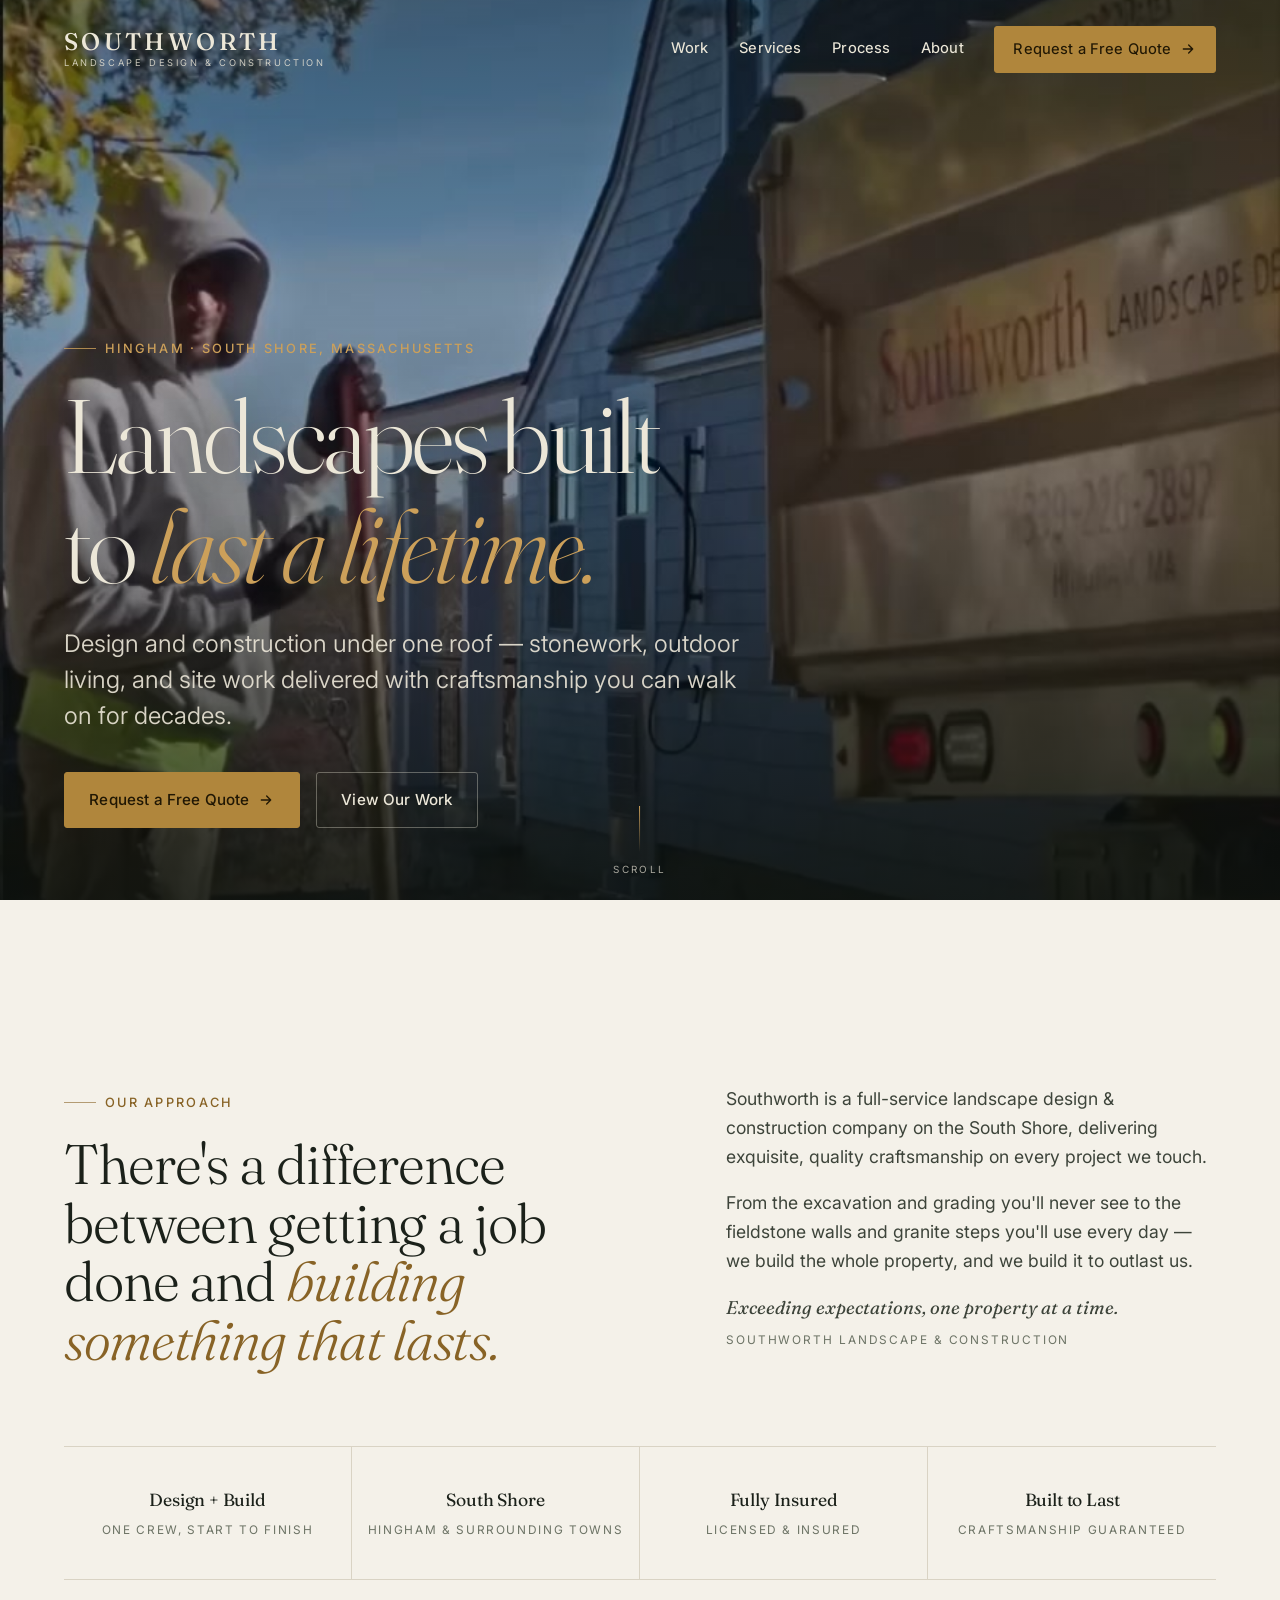
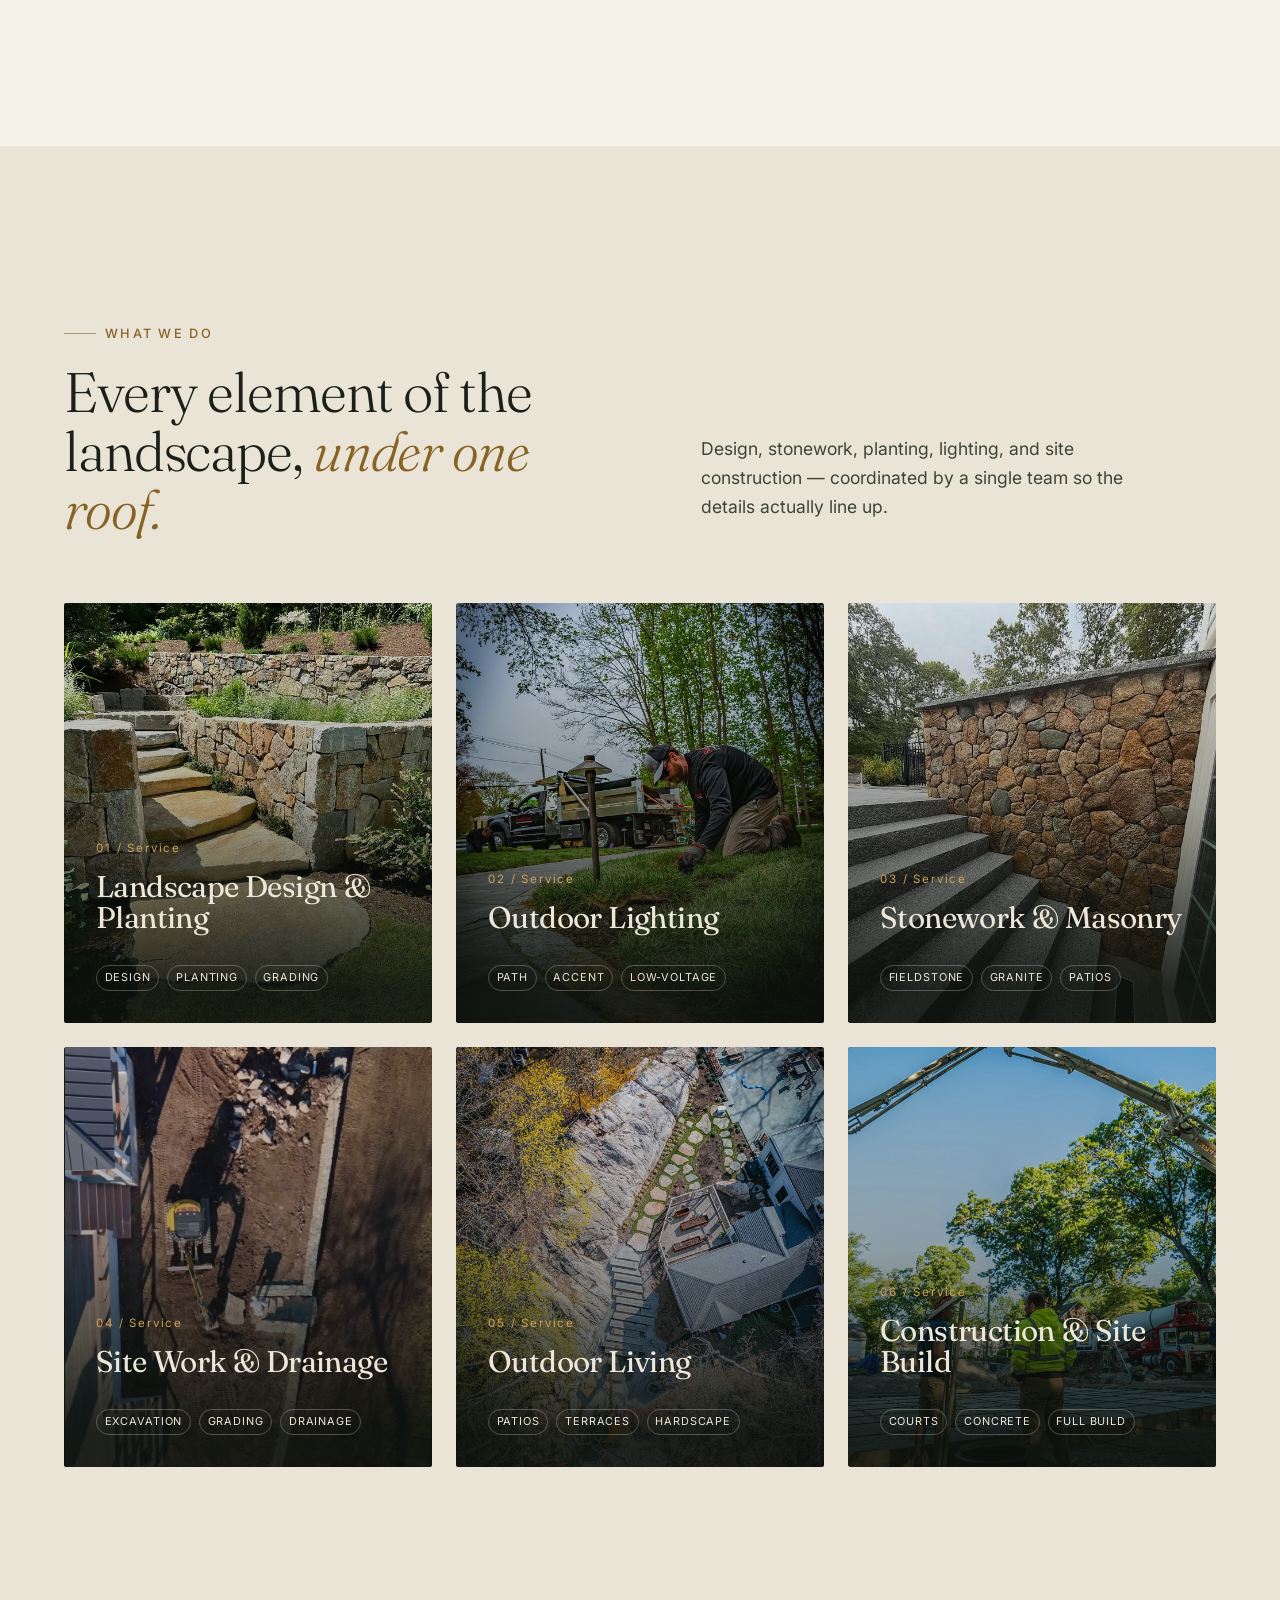
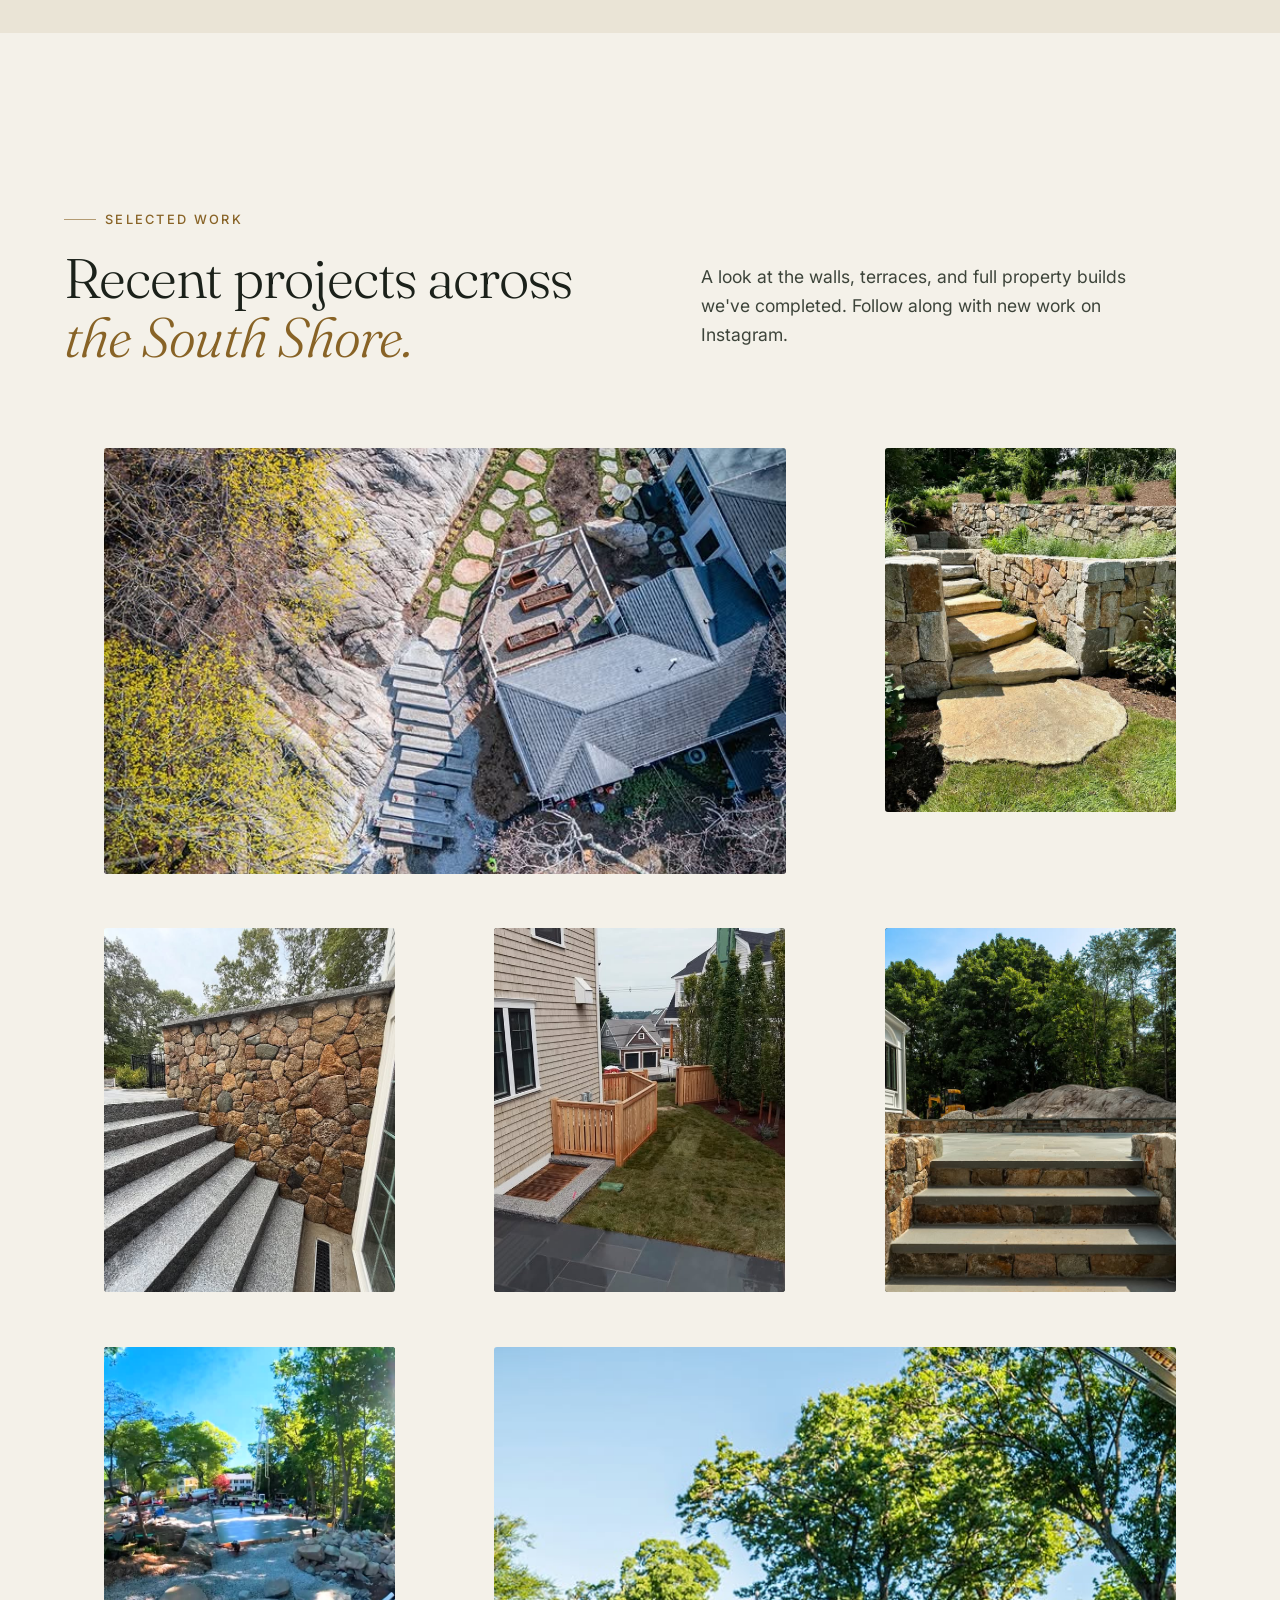
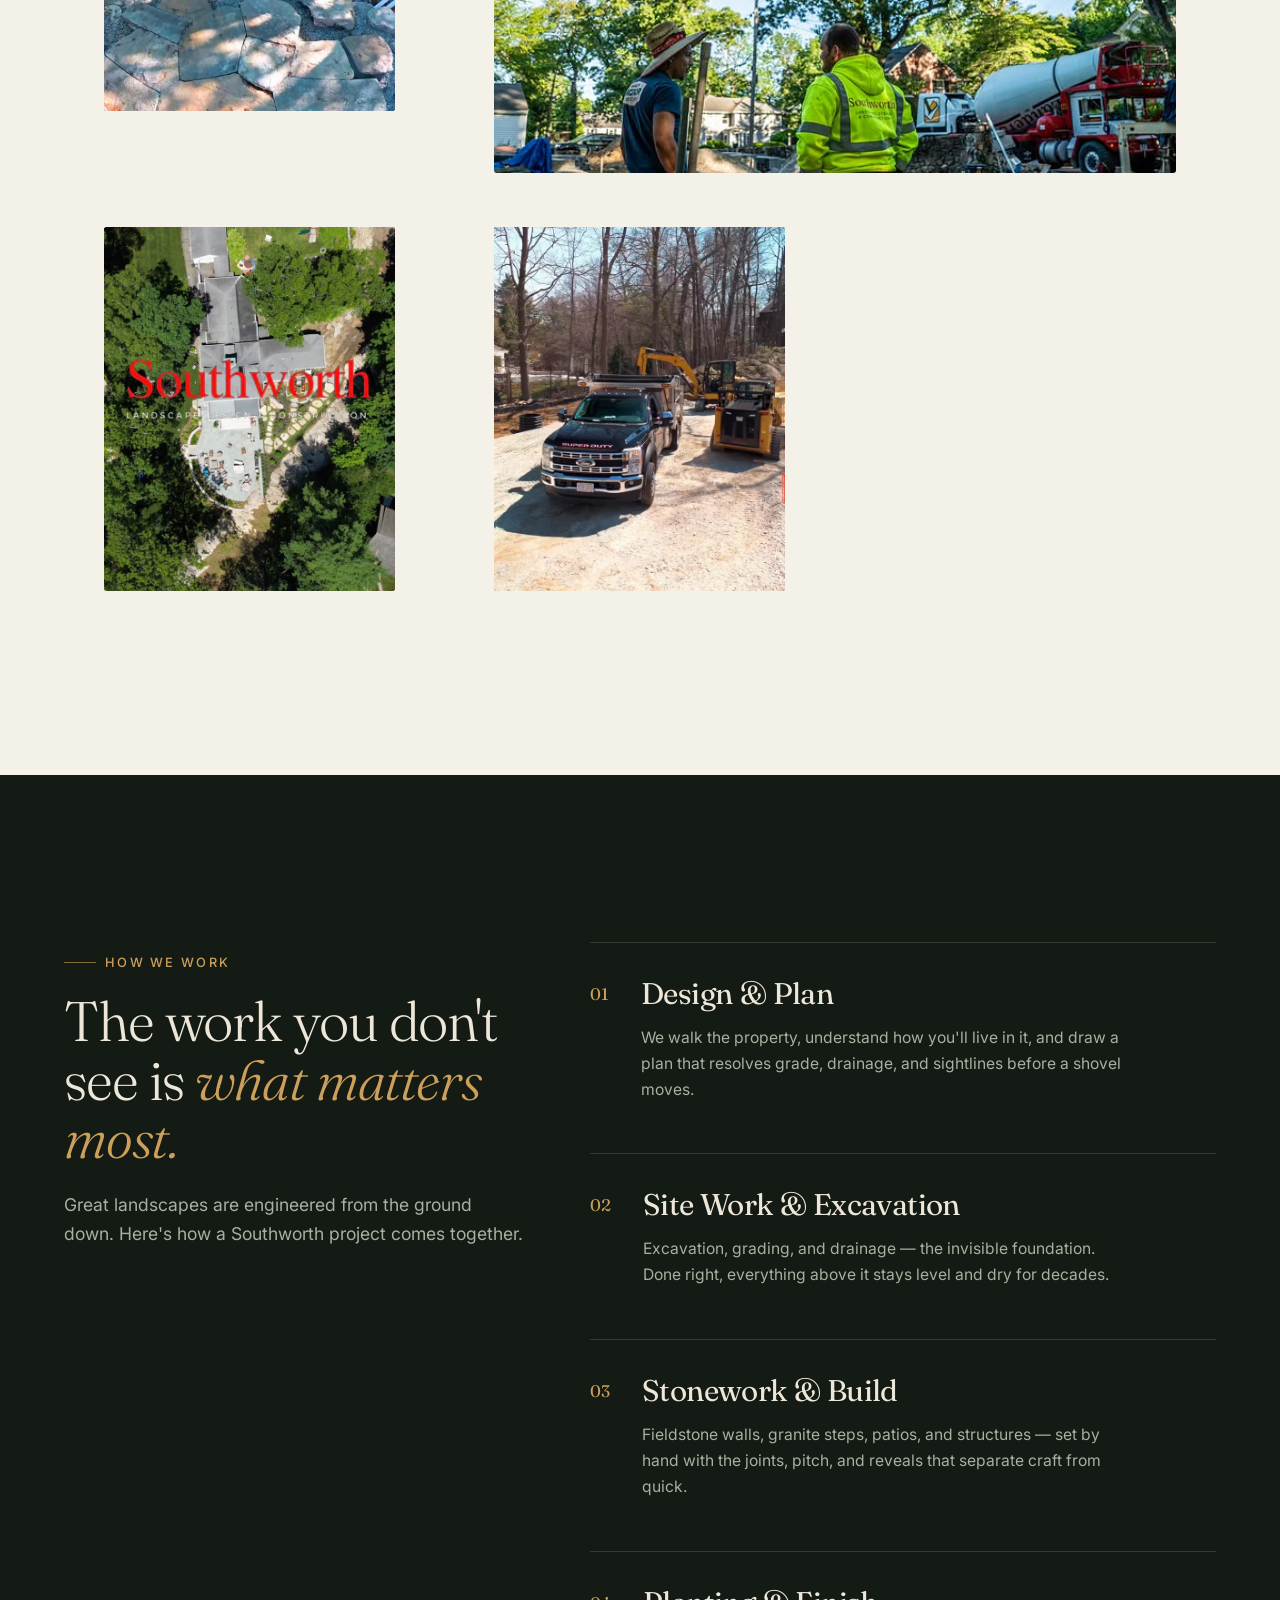
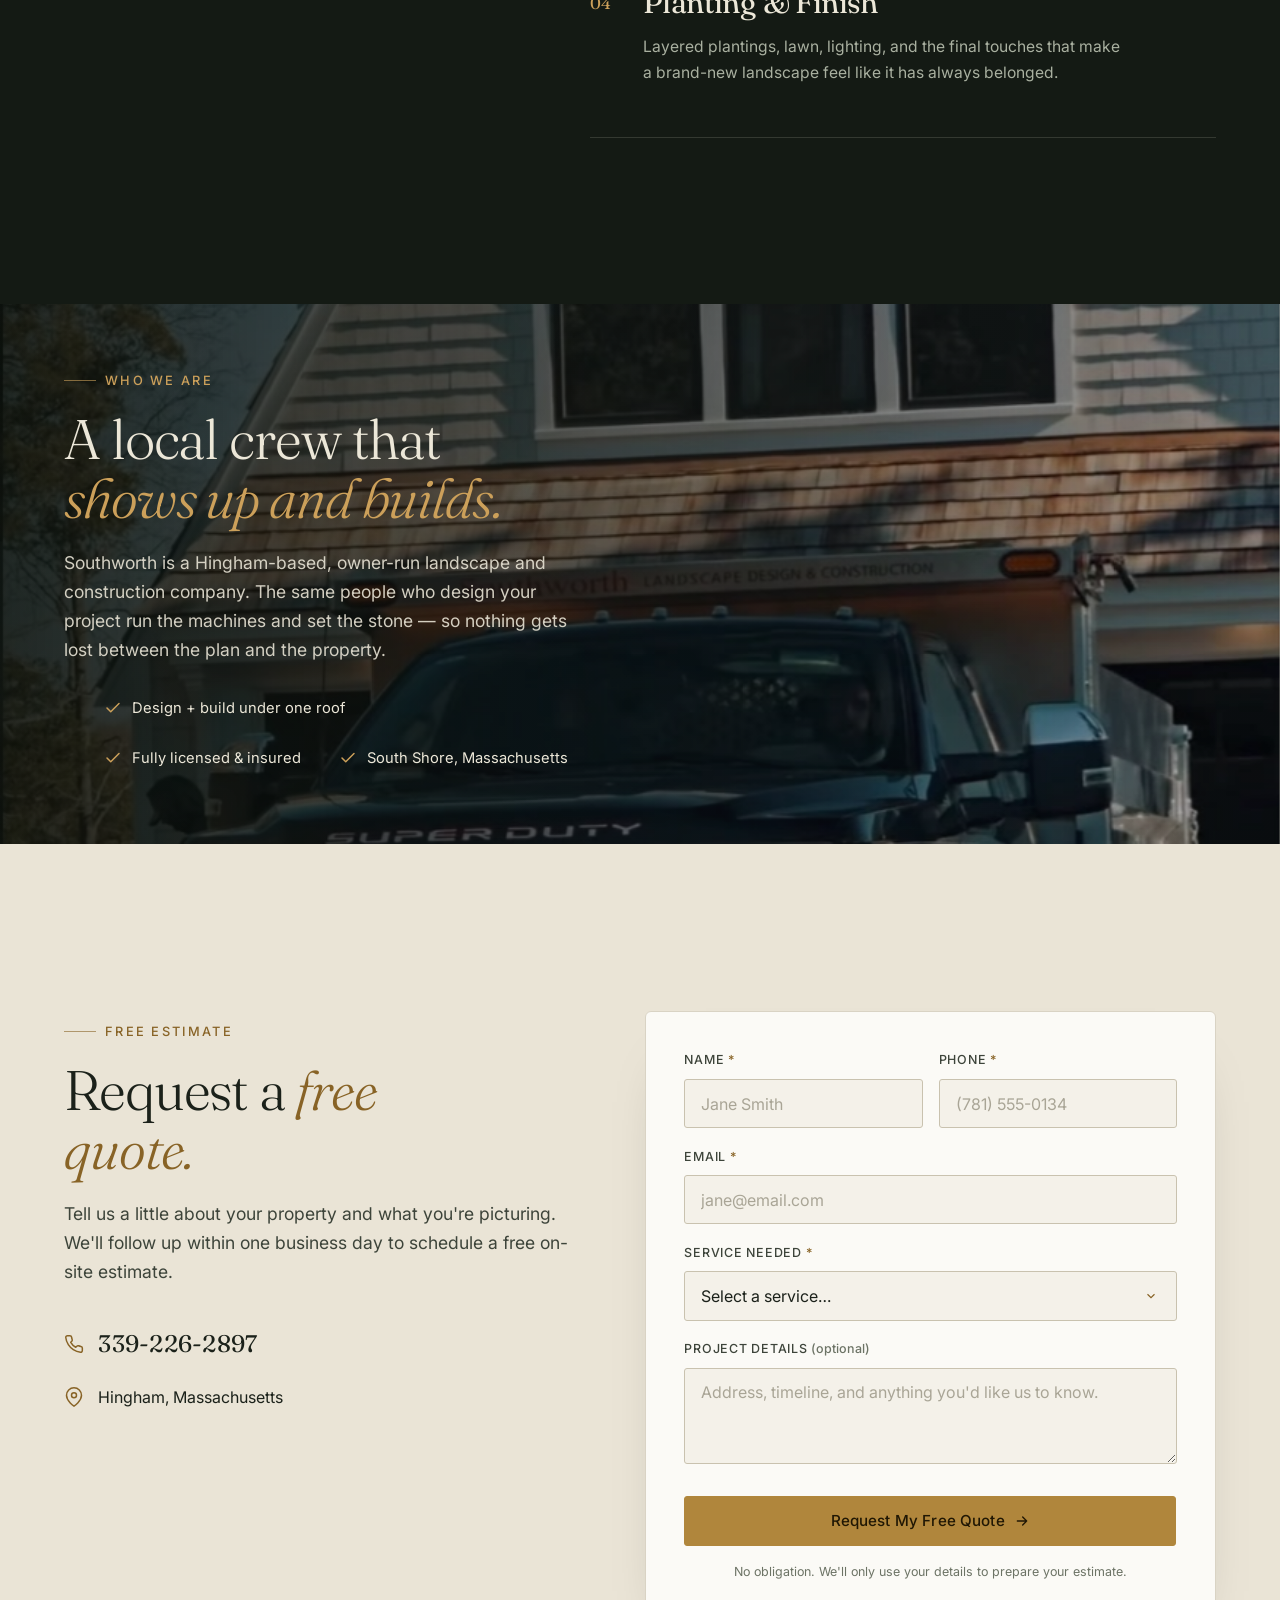
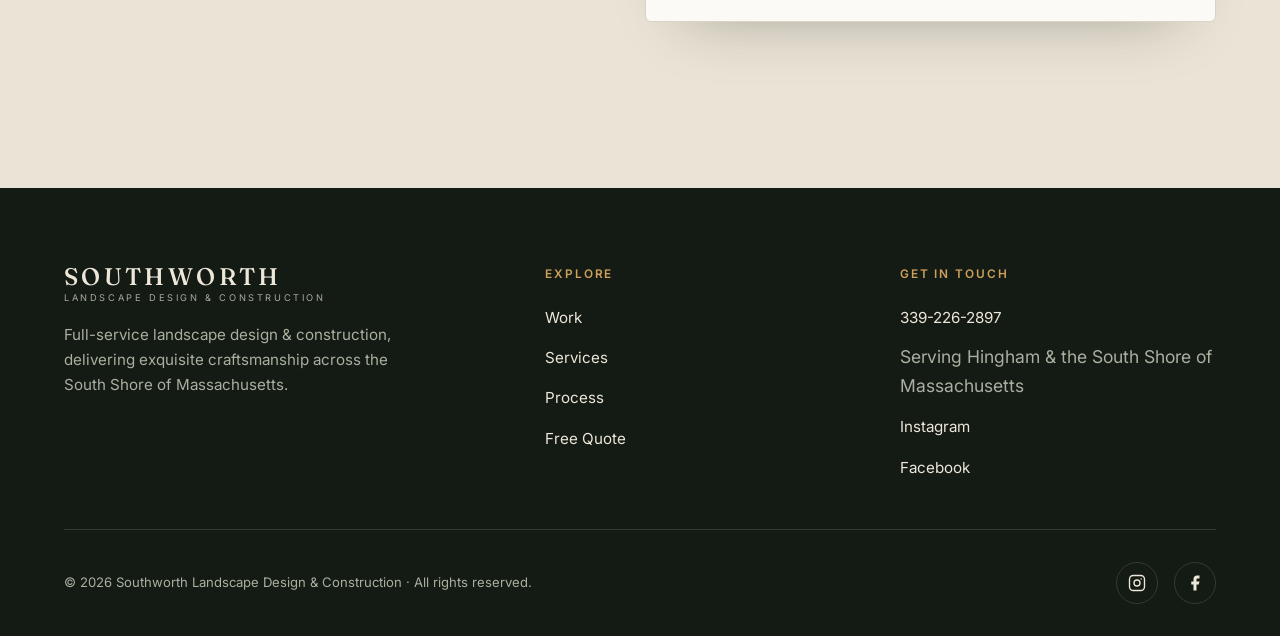
==== index.html @ 7b82ef62 "Build Southworth Landscape marketing site Premium single-page site: full-bleed muted hero video, Len" ====
<!DOCTYPE html>
<html lang="en">
<head>
<meta charset="UTF-8" />
<meta name="viewport" content="width=device-width, initial-scale=1" />
<title>Southworth Landscape Design &amp; Construction — Hingham, MA</title>
<meta name="description" content="Full-service landscape design & construction on the South Shore of Massachusetts. Stonework, outdoor living, lighting, grading & drainage — built to last a lifetime. Request a free quote." />
<meta property="og:title" content="Southworth Landscape Design & Construction" />
<meta property="og:description" content="Landscapes built to last a lifetime. Design + build under one roof, serving Hingham & the South Shore." />
<meta property="og:image" content="assets/img/ig10_fieldstone.jpg" />
<meta property="og:type" content="website" />
<meta name="theme-color" content="#141A14" />
<link rel="icon" href="data:image/svg+xml,%3Csvg xmlns='http://www.w3.org/2000/svg' viewBox='0 0 32 32'%3E%3Crect width='32' height='32' rx='6' fill='%23141A14'/%3E%3Ctext x='16' y='23' font-family='Georgia,serif' font-size='20' font-weight='600' fill='%23B0863C' text-anchor='middle'%3ES%3C/text%3E%3C/svg%3E" />

<link rel="preconnect" href="https://fonts.googleapis.com" />
<link rel="preconnect" href="https://fonts.gstatic.com" crossorigin />
<link rel="preload" as="image" href="assets/media/hero-poster.jpg" />
<link href="https://fonts.googleapis.com/css2?family=Fraunces:ital,opsz,wght@0,9..144,300;0,9..144,400;0,9..144,500;1,9..144,300;1,9..144,400&family=Inter:wght@300;400;500;600&display=swap" rel="stylesheet" />
<link rel="stylesheet" href="css/styles.css" />
</head>
<body>

<!-- ============================================================= HEADER -->
<header class="header" id="header">
  <a href="#top" class="brandmark" aria-label="Southworth Landscape — home">
    <span class="name">SOUTHWORTH</span>
    <span class="sub">Landscape Design &amp; Construction</span>
  </a>

  <nav class="nav" id="nav" aria-label="Primary">
    <div class="nav-links">
      <a href="#work" class="ulink">Work</a>
      <a href="#services" class="ulink">Services</a>
      <a href="#process" class="ulink">Process</a>
      <a href="#about" class="ulink">About</a>
    </div>
    <a href="#quote" class="btn btn--primary header-cta">
      Request a Free Quote
      <svg class="arrow" width="16" height="16" viewBox="0 0 24 24" fill="none" stroke="currentColor" stroke-width="2" stroke-linecap="round" stroke-linejoin="round"><path d="M5 12h14M13 6l6 6-6 6"/></svg>
    </a>
  </nav>

  <button class="menu-btn" id="menuBtn" aria-label="Menu" aria-expanded="false" aria-controls="nav"><span></span></button>
</header>

<main id="top">

  <!-- =========================================================== HERO -->
  <section class="hero" id="hero">
    <div class="hero__media">
      <video autoplay muted loop playsinline preload="auto" poster="assets/media/hero-poster.jpg" aria-hidden="true">
        <source src="assets/media/hero.mp4" type="video/mp4" />
      </video>
    </div>
    <div class="hero__scrim" aria-hidden="true"></div>

    <div class="hero__inner">
      <span class="eyebrow hero__eyebrow">Hingham · South Shore, Massachusetts</span>
      <h1>Landscapes built to <em>last a lifetime.</em></h1>
      <p class="hero__sub">Design and construction under one roof — stonework, outdoor living, and site work delivered with craftsmanship you can walk on for decades.</p>
      <div class="hero__cta">
        <a href="#quote" class="btn btn--primary">
          Request a Free Quote
          <svg class="arrow" width="16" height="16" viewBox="0 0 24 24" fill="none" stroke="currentColor" stroke-width="2" stroke-linecap="round" stroke-linejoin="round"><path d="M5 12h14M13 6l6 6-6 6"/></svg>
        </a>
        <a href="#work" class="btn btn--ghost btn--on-dark">View Our Work</a>
      </div>
    </div>

    <div class="scrollcue" aria-hidden="true"><span class="line"></span>Scroll</div>
  </section>

  <!-- ========================================================== INTRO -->
  <section class="section intro" id="intro">
    <div class="wrap">
      <div class="intro__grid">
        <div data-reveal>
          <span class="eyebrow">Our approach</span>
          <h2 style="margin-top:1.4rem">There's a difference between getting a job done and <em>building something that lasts.</em></h2>
        </div>
        <div class="intro__body" data-reveal>
          <p>Southworth is a full-service landscape design &amp; construction company on the South Shore, delivering exquisite, quality craftsmanship on every project we touch.</p>
          <p>From the excavation and grading you'll never see to the fieldstone walls and granite steps you'll use every day — we build the whole property, and we build it to outlast us.</p>
          <p class="intro__sign">Exceeding expectations, one property at a time.
            <span>Southworth Landscape &amp; Construction</span>
          </p>
        </div>
      </div>

      <div class="trust" data-reveal-stagger>
        <div class="trust__row">
          <div class="trust__item"><span class="k">Design + Build</span><span class="v">One crew, start to finish</span></div>
          <div class="trust__item"><span class="k">South Shore</span><span class="v">Hingham &amp; surrounding towns</span></div>
          <div class="trust__item"><span class="k">Fully Insured</span><span class="v">Licensed &amp; insured</span></div>
          <div class="trust__item"><span class="k">Built to Last</span><span class="v">Craftsmanship guaranteed</span></div>
        </div>
      </div>
    </div>
  </section>

  <!-- ======================================================= SERVICES -->
  <section class="section services" id="services">
    <div class="wrap">
      <div class="sec-head">
        <div data-reveal>
          <span class="eyebrow">What we do</span>
          <h2 style="margin-top:1.2rem">Every element of the landscape, <em>under one roof.</em></h2>
        </div>
        <div class="sec-head__aside" data-reveal>
          <p>Design, stonework, planting, lighting, and site construction — coordinated by a single team so the details actually line up.</p>
        </div>
      </div>
      <div class="svc-grid" id="svcGrid" data-reveal-stagger><!-- built from config.js --></div>
    </div>
  </section>

  <!-- =========================================================== WORK -->
  <section class="section work" id="work">
    <div class="wrap">
      <div class="sec-head">
        <div data-reveal>
          <span class="eyebrow">Selected work</span>
          <h2 style="margin-top:1.2rem">Recent projects across <em>the South Shore.</em></h2>
        </div>
        <div class="sec-head__aside" data-reveal>
          <p>A look at the walls, terraces, and full property builds we've completed. Follow along with new work on Instagram.</p>
        </div>
      </div>
      <div class="work__grid" id="workGrid" data-reveal-stagger><!-- built from config.js --></div>
    </div>
  </section>

  <!-- ======================================================== PROCESS -->
  <section class="section process" id="process">
    <div class="wrap">
      <div class="process__grid">
        <div data-reveal>
          <span class="eyebrow">How we work</span>
          <h2 style="margin-top:1.2rem">The work you don't see is <em>what matters most.</em></h2>
          <p class="process__intro">Great landscapes are engineered from the ground down. Here's how a Southworth project comes together.</p>
        </div>
        <div class="steps" data-reveal-stagger>
          <div class="step"><span class="step__n">01</span><div><h3>Design &amp; Plan</h3><p>We walk the property, understand how you'll live in it, and draw a plan that resolves grade, drainage, and sightlines before a shovel moves.</p></div></div>
          <div class="step"><span class="step__n">02</span><div><h3>Site Work &amp; Excavation</h3><p>Excavation, grading, and drainage — the invisible foundation. Done right, everything above it stays level and dry for decades.</p></div></div>
          <div class="step"><span class="step__n">03</span><div><h3>Stonework &amp; Build</h3><p>Fieldstone walls, granite steps, patios, and structures — set by hand with the joints, pitch, and reveals that separate craft from quick.</p></div></div>
          <div class="step"><span class="step__n">04</span><div><h3>Planting &amp; Finish</h3><p>Layered plantings, lawn, lighting, and the final touches that make a brand-new landscape feel like it has always belonged.</p></div></div>
        </div>
      </div>
    </div>
  </section>

  <!-- ========================================================== ABOUT -->
  <section class="about" id="about">
    <div class="about__band">
      <img src="assets/img/frame_14s.jpg" alt="Southworth Landscape Design & Construction truck at a South Shore project" data-parallax />
      <div class="wrap">
        <div class="about__card" data-reveal>
          <span class="eyebrow" style="color:var(--brass-2)">Who we are</span>
          <h2 style="margin-top:1.2rem">A local crew that <em>shows up and builds.</em></h2>
          <p>Southworth is a Hingham-based, owner-run landscape and construction company. The same people who design your project run the machines and set the stone — so nothing gets lost between the plan and the property.</p>
          <ul class="about__points">
            <li><svg width="18" height="18" viewBox="0 0 24 24" fill="none" stroke="currentColor" stroke-width="2" stroke-linecap="round" stroke-linejoin="round"><path d="M20 6L9 17l-5-5"/></svg>Design + build under one roof</li>
            <li><svg width="18" height="18" viewBox="0 0 24 24" fill="none" stroke="currentColor" stroke-width="2" stroke-linecap="round" stroke-linejoin="round"><path d="M20 6L9 17l-5-5"/></svg>Fully licensed &amp; insured</li>
            <li><svg width="18" height="18" viewBox="0 0 24 24" fill="none" stroke="currentColor" stroke-width="2" stroke-linecap="round" stroke-linejoin="round"><path d="M20 6L9 17l-5-5"/></svg>South Shore, Massachusetts</li>
          </ul>
        </div>
      </div>
    </div>
  </section>

  <!-- ========================================================== QUOTE -->
  <section class="section quote" id="quote">
    <div class="wrap">
      <div class="quote__grid">
        <div class="quote__aside" data-reveal>
          <span class="eyebrow">Free estimate</span>
          <h2 style="margin-top:1.2rem">Request a <em>free quote.</em></h2>
          <p>Tell us a little about your property and what you're picturing. We'll follow up within one business day to schedule a free on-site estimate.</p>
          <div class="quote__contact">
            <a href="" id="phoneLink" class="ulink">
              <svg width="20" height="20" viewBox="0 0 24 24" fill="none" stroke="currentColor" stroke-width="1.8" stroke-linecap="round" stroke-linejoin="round"><path d="M22 16.92v3a2 2 0 0 1-2.18 2 19.79 19.79 0 0 1-8.63-3.07 19.5 19.5 0 0 1-6-6 19.79 19.79 0 0 1-3.07-8.67A2 2 0 0 1 4.11 2h3a2 2 0 0 1 2 1.72c.13.96.36 1.9.7 2.81a2 2 0 0 1-.45 2.11L8.09 9.91a16 16 0 0 0 6 6l1.27-1.27a2 2 0 0 1 2.11-.45c.9.34 1.85.57 2.81.7A2 2 0 0 1 22 16.92z"/></svg>
              <span class="big" id="phoneText">339-226-2897</span>
            </a>
            <div>
              <svg width="20" height="20" viewBox="0 0 24 24" fill="none" stroke="currentColor" stroke-width="1.8" stroke-linecap="round" stroke-linejoin="round"><path d="M21 10c0 7-9 13-9 13s-9-6-9-13a9 9 0 0 1 18 0z"/><circle cx="12" cy="10" r="3"/></svg>
              <span id="locText">Hingham, Massachusetts</span>
            </div>
          </div>
        </div>

        <div data-reveal>
          <form class="form" id="quoteForm" novalidate>
            <div class="field-row">
              <div class="field">
                <label for="name">Name <span class="req">*</span></label>
                <input type="text" id="name" name="name" autocomplete="name" required placeholder="Jane Smith" />
                <div class="field__err">Please enter your name.</div>
              </div>
              <div class="field">
                <label for="phone">Phone <span class="req">*</span></label>
                <input type="tel" id="phone" name="phone" autocomplete="tel" required inputmode="tel" placeholder="(781) 555-0134" />
                <div class="field__err">Please enter a valid phone number.</div>
              </div>
            </div>

            <div class="field">
              <label for="email">Email <span class="req">*</span></label>
              <input type="email" id="email" name="email" autocomplete="email" required placeholder="jane@email.com" />
              <div class="field__err">Please enter a valid email address.</div>
            </div>

            <div class="field">
              <label for="service">Service needed <span class="req">*</span></label>
              <select id="service" name="service" required>
                <option value="" selected disabled>Select a service…</option>
                <!-- options from config.js -->
              </select>
              <div class="field__err">Please choose a service.</div>
            </div>

            <div class="field" id="otherWrap">
              <label for="otherService">Tell us what you need <span class="req">*</span></label>
              <input type="text" id="otherService" name="other_service" placeholder="e.g. drainage, patio, full property design…" />
              <div class="field__err">Please describe what you need.</div>
            </div>

            <div class="field">
              <label for="message">Project details <span style="text-transform:none;letter-spacing:0;color:var(--ink-3)">(optional)</span></label>
              <textarea id="message" name="message" placeholder="Address, timeline, and anything you'd like us to know."></textarea>
            </div>

            <button type="submit" class="btn btn--primary form__submit" id="submitBtn">
              <span class="label">Request My Free Quote</span>
              <svg class="arrow" width="16" height="16" viewBox="0 0 24 24" fill="none" stroke="currentColor" stroke-width="2" stroke-linecap="round" stroke-linejoin="round"><path d="M5 12h14M13 6l6 6-6 6"/></svg>
            </button>
            <p class="form__note">No obligation. We'll only use your details to prepare your estimate.</p>
            <div class="form__status" id="formStatus" role="status" aria-live="polite"></div>
          </form>
        </div>
      </div>
    </div>
  </section>
</main>

<!-- ============================================================= FOOTER -->
<footer class="footer">
  <div class="wrap">
    <div class="footer__top">
      <div>
        <div class="brandmark">
          <span class="name">SOUTHWORTH</span>
          <span class="sub">Landscape Design &amp; Construction</span>
        </div>
        <p class="footer__tag" id="footTag">Full-service landscape design &amp; construction, delivering exquisite craftsmanship across the South Shore of Massachusetts.</p>
      </div>
      <div>
        <h4>Explore</h4>
        <ul>
          <li><a href="#work" class="ulink">Work</a></li>
          <li><a href="#services" class="ulink">Services</a></li>
          <li><a href="#process" class="ulink">Process</a></li>
          <li><a href="#quote" class="ulink">Free Quote</a></li>
        </ul>
      </div>
      <div>
        <h4>Get in touch</h4>
        <ul id="footContact"><!-- from config.js --></ul>
      </div>
    </div>
    <div class="footer__bottom">
      <span id="copy">© Southworth Landscape Design &amp; Construction</span>
      <div class="footer__social" id="footSocial"><!-- from config.js --></div>
    </div>
  </div>
</footer>

<script src="config.js"></script>
<script src="js/lenis.min.js"></script>
<script src="js/main.js"></script>
</body>
</html>
---- css/styles.css ----
/* =============================================================================
   SOUTHWORTH LANDSCAPE — Premium craft stylesheet
   Palette derived from the brand's own work: fieldstone brass, granite grey,
   deep evergreen, warm bone. Type: Fraunces (display) + Inter (UI/body).
   ============================================================================= */

/* ----------------------------------------------------------------- TOKENS -- */
:root {
  /* surfaces */
  --ground:   #F4F1E9;   /* warm bone — dominant light surface */
  --ground-2: #EAE4D6;   /* deeper bone — alternating sections */
  --paper:    #FBFAF6;   /* lightest — cards */
  /* ink */
  --ink:   #1B211A;      /* off-black, warm green-black */
  --ink-2: #3D443A;      /* secondary text */
  --ink-3: #6C7365;      /* muted / captions */
  /* deep (dark sections) */
  --deep:   #141A14;     /* deep pine near-black */
  --deep-2: #1E2A1F;     /* pine */
  --on-deep:   #ECE7D8;  /* text on dark */
  --on-deep-2: #A9B0A0;  /* muted text on dark */
  /* accent — aged brass (also ties to landscape lighting) */
  --brass:      #B0863C;
  --brass-2:    #CCA05A; /* lighter, for dark backgrounds */
  --brass-deep: #886326; /* accent text on light (AA) */
  /* lines */
  --line:      #D9D3C4;
  --line-2:    #C9C2AF;
  --line-dark: rgba(236,231,216,.15);

  /* type */
  --serif: "Fraunces", "Times New Roman", Georgia, serif;
  --sans:  "Inter", system-ui, -apple-system, "Segoe UI", Roboto, sans-serif;

  /* fluid type scale (~1.28 ratio) */
  --fs-eyebrow: clamp(.72rem, .68rem + .2vw, .8rem);
  --fs-body:    clamp(1rem, .96rem + .25vw, 1.1rem);
  --fs-lead:    clamp(1.18rem, 1.05rem + .6vw, 1.5rem);
  --fs-h3:      clamp(1.35rem, 1.15rem + .9vw, 1.9rem);
  --fs-h2:      clamp(2rem, 1.4rem + 2.6vw, 3.6rem);
  --fs-display: clamp(2.9rem, 1.4rem + 6.4vw, 6.6rem);

  /* spacing */
  --pad-x: clamp(1.25rem, 5vw, 6rem);
  --section: clamp(5.5rem, 4rem + 8vw, 11rem);
  --maxw: 1280px;

  /* motion */
  --ease-expo:  cubic-bezier(.16, 1, .3, 1);
  --ease-quart: cubic-bezier(.25, 1, .5, 1);
  --ease-soft:  cubic-bezier(.4, 0, .2, 1);

  --radius: 3px;
}

/* ----------------------------------------------------------------- RESET -- */
*, *::before, *::after { box-sizing: border-box; }
html { -webkit-text-size-adjust: 100%; scroll-behavior: smooth; }
@media (prefers-reduced-motion: reduce) { html { scroll-behavior: auto; } }

body {
  margin: 0;
  font-family: var(--sans);
  font-size: var(--fs-body);
  line-height: 1.65;
  color: var(--ink);
  background: var(--ground);
  -webkit-font-smoothing: antialiased;
  text-rendering: optimizeLegibility;
  overflow-x: hidden;
}
img, video { max-width: 100%; display: block; }
a { color: inherit; text-decoration: none; }
button { font-family: inherit; cursor: pointer; }
::selection { background: var(--brass); color: #fff; }

h1, h2, h3 { font-family: var(--serif); font-weight: 400; margin: 0;
  letter-spacing: -.02em; line-height: 1.05; }

/* ----------------------------------------------------------- LAYOUT UTILS -- */
.wrap { width: 100%; max-width: var(--maxw); margin-inline: auto;
  padding-inline: var(--pad-x); }
.section { padding-block: var(--section); }

.eyebrow {
  display: inline-flex; align-items: center; gap: .7em;
  font-family: var(--sans); font-size: var(--fs-eyebrow); font-weight: 500;
  text-transform: uppercase; letter-spacing: .18em; color: var(--brass-deep);
}
.eyebrow::before {
  content: ""; width: 2rem; height: 1px; background: currentColor; opacity: .6;
}
.eyebrow.center::before { display: none; }

.lead { font-size: var(--fs-lead); line-height: 1.5; color: var(--ink-2);
  max-width: 34ch; }
p { max-width: 65ch; }

/* buttons ------------------------------------------------------------------ */
.btn {
  --bg: var(--ink); --fg: var(--ground);
  display: inline-flex; align-items: center; gap: .6em;
  padding: .95em 1.6em; font-family: var(--sans); font-size: .95rem;
  font-weight: 500; letter-spacing: .01em; color: var(--fg);
  background: var(--bg); border: 1px solid var(--bg); border-radius: var(--radius);
  transition: background .4s var(--ease-soft), color .4s var(--ease-soft),
              border-color .4s var(--ease-soft), transform .4s var(--ease-expo);
  will-change: transform;
}
.btn .arrow { transition: transform .45s var(--ease-expo); }
.btn:hover .arrow { transform: translateX(5px); }
.btn:focus-visible { outline: 2px solid var(--brass); outline-offset: 3px; }

.btn--primary { --bg: var(--brass); --fg: #201704; }
.btn--primary:hover { --bg: #9E7730; }

.btn--ghost {
  --bg: transparent; --fg: var(--ink); border-color: var(--line-2);
}
.btn--ghost:hover { --fg: var(--ink); border-color: var(--ink); }

.btn--on-dark.btn--ghost { --fg: var(--on-deep); border-color: rgba(236,231,216,.35); }
.btn--on-dark.btn--ghost:hover { border-color: var(--on-deep); }

/* animated underline link -------------------------------------------------- */
.ulink { position: relative; padding-bottom: 2px; }
.ulink::after {
  content: ""; position: absolute; left: 0; bottom: 0; height: 1px; width: 100%;
  background: currentColor; transform: scaleX(0); transform-origin: right;
  transition: transform .5s var(--ease-expo);
}
.ulink:hover::after { transform: scaleX(1); transform-origin: left; }

/* =============================================================== HEADER === */
.header {
  position: fixed; inset: 0 0 auto 0; z-index: 100;
  display: flex; align-items: center; justify-content: space-between;
  gap: 2rem; padding: clamp(1rem, 2vw, 1.6rem) var(--pad-x);
  color: var(--on-deep);
  transition: background .6s var(--ease-soft), color .6s var(--ease-soft),
              padding .6s var(--ease-soft), box-shadow .6s var(--ease-soft),
              border-color .6s var(--ease-soft);
  border-bottom: 1px solid transparent;
}
.header.scrolled {
  background: rgba(244,241,233,.86);
  -webkit-backdrop-filter: blur(14px); backdrop-filter: blur(14px);
  color: var(--ink); border-bottom-color: var(--line);
  padding-block: clamp(.7rem, 1.4vw, 1rem);
}
.brandmark { display: flex; flex-direction: column; line-height: 1; }
.brandmark .name {
  font-family: var(--serif); font-size: clamp(1.15rem, 1rem + .8vw, 1.5rem);
  letter-spacing: .14em; font-weight: 500;
}
.brandmark .sub {
  font-family: var(--sans); font-size: .58rem; letter-spacing: .28em;
  text-transform: uppercase; margin-top: .45em; opacity: .82;
}
.nav { display: flex; align-items: center; gap: clamp(1.4rem, 2.4vw, 2.6rem); }
.nav a { font-family: var(--sans); font-size: .92rem; font-weight: 450;
  letter-spacing: .01em; }
.nav .btn { padding: .7em 1.25em; }
.nav-links { display: flex; align-items: center; gap: clamp(1.4rem, 2.4vw, 2.6rem); }

.header .header-cta { display: inline-flex; }

/* mobile menu toggle */
.menu-btn {
  display: none; background: none; border: 0; color: inherit;
  width: 44px; height: 44px; margin: -10px -10px -10px 0;
  align-items: center; justify-content: center;
}
.menu-btn span { position: relative; width: 24px; height: 1.5px; background: currentColor;
  transition: background .3s; }
.menu-btn span::before, .menu-btn span::after {
  content: ""; position: absolute; left: 0; width: 24px; height: 1.5px;
  background: currentColor; transition: transform .4s var(--ease-expo), top .3s; }
.menu-btn span::before { top: -7px; }
.menu-btn span::after  { top: 7px; }
body.menu-open .menu-btn span { background: transparent; }
body.menu-open .menu-btn span::before { top: 0; transform: rotate(45deg); }
body.menu-open .menu-btn span::after  { top: 0; transform: rotate(-45deg); }

/* =================================================================== HERO === */
.hero { position: relative; min-height: 100svh; display: flex; align-items: flex-end;
  overflow: hidden; color: var(--on-deep); isolation: isolate; }
.hero__media { position: absolute; inset: 0; z-index: -2; }
.hero__media video, .hero__media img {
  width: 100%; height: 100%; object-fit: cover; object-position: center;
}
/* legibility gradient — not a flat black */
.hero__scrim {
  position: absolute; inset: 0; z-index: -1;
  background:
    linear-gradient(to top, rgba(15,20,15,.82) 0%, rgba(15,20,15,.28) 42%, rgba(15,20,15,.12) 66%, rgba(15,20,15,.42) 100%);
}
.hero__inner { width: 100%; max-width: var(--maxw); margin-inline: auto;
  padding: 0 var(--pad-x) clamp(3.5rem, 8vh, 7rem); }
.hero__eyebrow { color: var(--brass-2); margin-bottom: 1.4rem; }
.hero__eyebrow::before { background: var(--brass-2); opacity: .8; }
.hero h1 {
  font-size: var(--fs-display); font-weight: 300; max-width: 16ch;
  letter-spacing: -.025em; text-wrap: balance;
  text-shadow: 0 1px 30px rgba(0,0,0,.25);
}
.hero h1 em { font-style: italic; color: var(--brass-2); }
.hero__sub { margin: 1.6rem 0 2.4rem; font-size: var(--fs-lead); line-height: 1.5;
  color: rgba(236,231,216,.9); max-width: 46ch; font-weight: 350; }
.hero__cta { display: flex; flex-wrap: wrap; gap: 1rem; align-items: center; }

.scrollcue { position: absolute; left: 50%; bottom: 1.4rem; transform: translateX(-50%);
  z-index: 2; display: flex; flex-direction: column; align-items: center; gap: .6rem;
  font-size: .62rem; letter-spacing: .25em; text-transform: uppercase;
  color: rgba(236,231,216,.7); }
.scrollcue .line { width: 1px; height: 46px; background: linear-gradient(var(--brass-2), transparent);
  animation: cue 2.4s var(--ease-soft) infinite; transform-origin: top; }
@keyframes cue { 0%,100%{ transform: scaleY(.35); opacity:.4 } 50%{ transform: scaleY(1); opacity:1 } }

/* ================================================================= INTRO === */
.intro { background: var(--ground); }
.intro__grid { display: grid; grid-template-columns: 1fr; gap: clamp(2rem, 5vw, 4.5rem);
  align-items: end; }
@media (min-width: 900px) { .intro__grid { grid-template-columns: 1.1fr .9fr; } }
.intro h2 { font-size: var(--fs-h2); max-width: 15ch; font-weight: 300; }
.intro h2 em { font-style: italic; color: var(--brass-deep); }
.intro__body p { color: var(--ink-2); }
.intro__body p + p { margin-top: 1.1rem; }
.intro__sign { margin-top: 1.8rem; font-family: var(--serif); font-style: italic;
  font-size: 1.15rem; color: var(--ink); }
.intro__sign span { display: block; font-family: var(--sans); font-style: normal;
  font-size: .74rem; letter-spacing: .16em; text-transform: uppercase;
  color: var(--ink-3); margin-top: .5rem; }

/* trust strip */
.trust { border-top: 1px solid var(--line); border-bottom: 1px solid var(--line);
  margin-top: clamp(3rem, 6vw, 5rem); }
.trust__row { display: grid; grid-template-columns: repeat(2, 1fr); }
@media (min-width: 760px) { .trust__row { grid-template-columns: repeat(4, 1fr); } }
.trust__item { padding: clamp(1.5rem,3vw,2.4rem) 0; display: flex; flex-direction: column;
  gap: .4rem; border-right: 1px solid var(--line); align-items: center; text-align: center; }
.trust__item:last-child { border-right: 0; }
@media (max-width: 759px) {
  .trust__item:nth-child(2n) { border-right: 0; }
  .trust__item:nth-child(-n+2) { border-bottom: 1px solid var(--line); }
}
.trust__item .k { font-family: var(--serif); font-size: clamp(1.3rem,1rem+1vw,1.8rem);
  color: var(--ink); letter-spacing: -.01em; }
.trust__item .v { font-size: .74rem; letter-spacing: .14em; text-transform: uppercase;
  color: var(--ink-3); }

/* ============================================================== SERVICES === */
.services { background: var(--ground-2); }
.sec-head { display: grid; gap: 1.2rem; margin-bottom: clamp(2.5rem, 5vw, 4rem);
  grid-template-columns: 1fr; }
@media (min-width: 900px) { .sec-head { grid-template-columns: 1.2fr 1fr; align-items: end; } }
.sec-head h2 { font-size: var(--fs-h2); font-weight: 300; max-width: 16ch; }
.sec-head h2 em { font-style: italic; color: var(--brass-deep); }
.sec-head__aside { color: var(--ink-2); }
.sec-head__aside p { max-width: 42ch; }

.svc-grid { display: grid; grid-template-columns: 1fr; gap: clamp(1rem, 2vw, 1.5rem); }
@media (min-width: 640px) { .svc-grid { grid-template-columns: repeat(2, 1fr); } }
@media (min-width: 1000px) { .svc-grid { grid-template-columns: repeat(3, 1fr); } }

.svc {
  position: relative; overflow: hidden; border-radius: var(--radius);
  background: var(--deep); color: var(--on-deep); min-height: clamp(320px, 42vw, 420px);
  display: flex; flex-direction: column; justify-content: flex-end;
  isolation: isolate;
}
.svc__img { position: absolute; inset: 0; z-index: -2; }
.svc__img img { width: 100%; height: 100%; object-fit: cover;
  transition: transform 1.1s var(--ease-expo); }
.svc:hover .svc__img img { transform: scale(1.06); }
.svc::after { content: ""; position: absolute; inset: 0; z-index: -1;
  background: linear-gradient(to top, rgba(12,17,12,.9) 8%, rgba(12,17,12,.35) 52%, rgba(12,17,12,.1) 100%);
  transition: background .5s var(--ease-soft); }
.svc:hover::after { background: linear-gradient(to top, rgba(12,17,12,.94) 12%, rgba(12,17,12,.45) 58%, rgba(12,17,12,.15) 100%); }
.svc__body { padding: clamp(1.4rem, 2.5vw, 2rem); position: relative; }
.svc__num { font-family: var(--sans); font-size: .72rem; letter-spacing: .16em;
  color: var(--brass-2); margin-bottom: .8rem; display: block; }
.svc h3 { font-size: var(--fs-h3); color: var(--on-deep); margin-bottom: .6rem; }
.svc p { font-size: .95rem; color: var(--on-deep-2); line-height: 1.55;
  max-height: 0; opacity: 0; overflow: hidden;
  transition: max-height .6s var(--ease-expo), opacity .5s var(--ease-soft), margin .6s var(--ease-expo); }
.svc:hover p, .svc:focus-within p { max-height: 8rem; opacity: 1; }
.svc__tags { display: flex; flex-wrap: wrap; gap: .5rem; margin-top: 1rem; }
.svc__tags span { font-size: .68rem; letter-spacing: .08em; text-transform: uppercase;
  color: var(--on-deep); border: 1px solid rgba(236,231,216,.28); padding: .3em .7em;
  border-radius: 40px; }

/* ================================================================== WORK === */
.work { background: var(--ground); }
.work__grid { display: grid; grid-template-columns: 1fr; gap: clamp(.8rem, 1.5vw, 1.2rem); }
@media (min-width: 620px)  { .work__grid { grid-template-columns: repeat(2, 1fr); } }
@media (min-width: 1000px) { .work__grid { grid-template-columns: repeat(3, 1fr); } }
.tile { position: relative; overflow: hidden; border-radius: var(--radius);
  background: var(--deep-2); aspect-ratio: 4/5; isolation: isolate; }
.tile.wide { grid-column: span 1; }
@media (min-width: 620px) { .tile.wide { grid-column: span 2; aspect-ratio: 16/10; } }
.tile img { width: 100%; height: 100%; object-fit: cover;
  transition: transform 1.2s var(--ease-expo), filter .6s var(--ease-soft); }
.tile:hover img { transform: scale(1.05); }
.tile__cap { position: absolute; inset: auto 0 0 0; padding: 1.4rem;
  display: flex; align-items: flex-end; justify-content: space-between; gap: 1rem;
  color: var(--on-deep);
  background: linear-gradient(to top, rgba(12,17,12,.8), transparent);
  opacity: 0; transform: translateY(10px);
  transition: opacity .5s var(--ease-soft), transform .6s var(--ease-expo); }
.tile:hover .tile__cap, .tile:focus-within .tile__cap { opacity: 1; transform: none; }
.tile__cap .t { font-family: var(--serif); font-size: 1.15rem; }
.tile__cap .m { font-size: .7rem; letter-spacing: .12em; text-transform: uppercase;
  color: var(--brass-2); }

/* =============================================================== PROCESS === */
.process { background: var(--deep); color: var(--on-deep); position: relative; overflow: hidden; }
.process .eyebrow { color: var(--brass-2); }
.process .eyebrow::before { background: var(--brass-2); }
.process__grid { display: grid; grid-template-columns: 1fr; gap: clamp(2.5rem, 5vw, 5rem);
  align-items: start; }
@media (min-width: 940px) { .process__grid { grid-template-columns: .85fr 1.15fr; } }
.process h2 { font-size: var(--fs-h2); color: var(--on-deep); font-weight: 300; max-width: 14ch; }
.process h2 em { font-style: italic; color: var(--brass-2); }
.process__intro { color: var(--on-deep-2); margin-top: 1.4rem; }
.steps { display: grid; gap: 0; }
.step { display: grid; grid-template-columns: auto 1fr; gap: clamp(1.2rem, 2.5vw, 2.2rem);
  padding: clamp(1.6rem, 3vw, 2.2rem) 0; border-top: 1px solid var(--line-dark); }
.step:last-child { border-bottom: 1px solid var(--line-dark); }
.step__n { font-family: var(--serif); font-size: 1.05rem; color: var(--brass-2);
  padding-top: .2rem; }
.step h3 { font-size: var(--fs-h3); color: var(--on-deep); margin-bottom: .5rem; font-weight: 400; }
.step p { color: var(--on-deep-2); font-size: .98rem; max-width: 48ch; }

/* ================================================================= ABOUT === */
.about { position: relative; }
.about__band { position: relative; min-height: clamp(420px, 60vh, 640px);
  display: flex; align-items: center; overflow: hidden; color: var(--on-deep); isolation: isolate; }
.about__band img { position: absolute; inset: 0; width: 100%; height: 118%; top: -9%;
  object-fit: cover; z-index: -2; will-change: transform; }
.about__band::after { content: ""; position: absolute; inset: 0; z-index: -1;
  background: linear-gradient(90deg, rgba(12,17,12,.88) 0%, rgba(12,17,12,.6) 45%, rgba(12,17,12,.25) 100%); }
.about__card { max-width: 46ch; }
.about__card h2 { font-size: var(--fs-h2); color: var(--on-deep); font-weight: 300; }
.about__card h2 em { font-style: italic; color: var(--brass-2); }
.about__card p { color: rgba(236,231,216,.88); margin-top: 1.3rem; }
.about__points { display: flex; flex-wrap: wrap; gap: 1.6rem 2.4rem; margin-top: 2rem; }
.about__points li { list-style: none; display: flex; align-items: center; gap: .6rem;
  font-size: .92rem; color: var(--on-deep); }
.about__points svg { flex: none; color: var(--brass-2); }

/* ================================================================= QUOTE === */
.quote { background: var(--ground-2); }
.quote__grid { display: grid; grid-template-columns: 1fr; gap: clamp(2.5rem, 5vw, 4.5rem);
  align-items: start; }
@media (min-width: 940px) { .quote__grid { grid-template-columns: .95fr 1.05fr; } }
.quote h2 { font-size: var(--fs-h2); font-weight: 300; max-width: 13ch; }
.quote h2 em { font-style: italic; color: var(--brass-deep); }
.quote__aside p { color: var(--ink-2); margin-top: 1.3rem; }
.quote__contact { margin-top: 2.4rem; display: grid; gap: 1.1rem; }
.quote__contact a, .quote__contact div { display: flex; align-items: center; gap: .9rem;
  color: var(--ink); font-size: 1rem; }
.quote__contact svg { flex: none; color: var(--brass-deep); }
.quote__contact .big { font-family: var(--serif); font-size: 1.5rem; letter-spacing: .01em; }

/* form */
.form { background: var(--paper); border: 1px solid var(--line);
  border-radius: 6px; padding: clamp(1.5rem, 3vw, 2.6rem);
  box-shadow: 0 30px 60px -40px rgba(27,33,26,.4); }
.field { margin-bottom: 1.15rem; }
.field label { display: block; font-size: .78rem; letter-spacing: .06em;
  text-transform: uppercase; color: var(--ink-2); margin-bottom: .5rem; font-weight: 500; }
.field label .req { color: var(--brass-deep); }
.field input, .field select, .field textarea {
  width: 100%; font-family: var(--sans); font-size: 1rem; color: var(--ink);
  background: var(--ground); border: 1px solid var(--line-2); border-radius: var(--radius);
  padding: .85em 1em; transition: border-color .3s var(--ease-soft), box-shadow .3s var(--ease-soft);
  -webkit-appearance: none; appearance: none;
}
.field textarea { resize: vertical; min-height: 96px; }
.field select {
  background-image: url("data:image/svg+xml,%3Csvg xmlns='http://www.w3.org/2000/svg' width='14' height='14' viewBox='0 0 24 24' fill='none' stroke='%23886326' stroke-width='2'%3E%3Cpath d='M6 9l6 6 6-6'/%3E%3C/svg%3E");
  background-repeat: no-repeat; background-position: right 1.1em center; padding-right: 2.6em;
}
.field input:focus, .field select:focus, .field textarea:focus {
  outline: none; border-color: var(--brass); box-shadow: 0 0 0 3px rgba(176,134,60,.15); }
.field input::placeholder, .field textarea::placeholder { color: #a9a596; }
.field.invalid input, .field.invalid select { border-color: #b4462e; }
.field__err { display: none; color: #9c3b26; font-size: .78rem; margin-top: .4rem; }
.field.invalid .field__err { display: block; }
.field-row { display: grid; grid-template-columns: 1fr; gap: 0; }
@media (min-width: 560px) { .field-row { grid-template-columns: 1fr 1fr; gap: 1rem; } }
#otherWrap { display: none; }
#otherWrap.show { display: block; }
.form__submit { width: 100%; justify-content: center; margin-top: .4rem; }
.form__note { font-size: .78rem; color: var(--ink-3); margin: 1rem auto 0; text-align: center; }
.form__status { margin-top: 1rem; padding: 1rem 1.15rem; border-radius: var(--radius);
  font-size: .95rem; display: none; }
.form__status.show { display: block; }
.form__status.ok { background: rgba(140,140,60,.12); border: 1px solid var(--brass);
  color: #4a4118; }
.form__status.err { background: rgba(180,70,46,.1); border: 1px solid #b4462e; color: #7d3020; }

/* ================================================================ FOOTER === */
.footer { background: var(--deep); color: var(--on-deep-2); padding-block: clamp(3.5rem, 6vw, 5rem) 2rem; }
.footer__top { display: grid; grid-template-columns: 1fr; gap: 2.4rem;
  padding-bottom: 3rem; border-bottom: 1px solid var(--line-dark); }
@media (min-width: 800px) { .footer__top { grid-template-columns: 1.4fr 1fr 1fr; } }
.footer .brandmark { color: var(--on-deep); }
.footer .brandmark .sub { opacity: .7; }
.footer__tag { margin-top: 1.2rem; max-width: 34ch; color: var(--on-deep-2); font-size: .95rem; }
.footer h4 { font-family: var(--sans); font-size: .74rem; letter-spacing: .16em;
  text-transform: uppercase; color: var(--brass-2); margin: 0 0 1.1rem; font-weight: 600; }
.footer ul { list-style: none; padding: 0; margin: 0; display: grid; gap: .7rem; }
.footer a { color: var(--on-deep); font-size: .95rem; }
.footer a:hover { color: var(--brass-2); }
.footer__bottom { display: flex; flex-wrap: wrap; gap: 1rem; justify-content: space-between;
  align-items: center; padding-top: 2rem; font-size: .82rem; color: var(--on-deep-2); }
.footer__social { display: flex; gap: 1rem; }
.footer__social a { display: inline-flex; width: 42px; height: 42px; align-items: center;
  justify-content: center; border: 1px solid var(--line-dark); border-radius: 50%;
  color: var(--on-deep); transition: background .4s var(--ease-soft), border-color .4s, color .4s; }
.footer__social a:hover { background: var(--brass); border-color: var(--brass); color: #201704; }

/* =========================================================== MOBILE NAV === */
@media (max-width: 880px) {
  .menu-btn { display: inline-flex; }
  .nav-links, .header .header-cta { display: none; }
  .nav {
    position: fixed; inset: 0; z-index: 90; flex-direction: column;
    justify-content: center; gap: 1.4rem; background: rgba(20,26,20,.97);
    -webkit-backdrop-filter: blur(8px); backdrop-filter: blur(8px);
    color: var(--on-deep); opacity: 0; pointer-events: none;
    transition: opacity .5s var(--ease-soft); }
  body.menu-open .nav { opacity: 1; pointer-events: auto; }
  body.menu-open .nav-links, body.menu-open .header .header-cta { display: flex; }
  .nav-links { flex-direction: column; gap: 1.6rem; text-align: center; }
  .nav-links a { font-size: 1.5rem; font-family: var(--serif); }
  .header .header-cta { margin-top: 1rem; }
  body.menu-open { overflow: hidden; }
  body.menu-open .header { color: var(--on-deep); background: transparent; border-color: transparent; }
}

/* ====================================================== TOUCH (no hover) === */
/* On touch devices there is no hover, so reveal the content that would
   otherwise be hover-gated. */
@media (hover: none), (max-width: 860px) {
  .svc p { max-height: 8rem; opacity: 1; margin-top: .2rem; }
  .svc__img img { transform: none; }
  .tile__cap { opacity: 1; transform: none;
    background: linear-gradient(to top, rgba(12,17,12,.85), rgba(12,17,12,.05) 70%, transparent); }
}

/* =========================================================== REDUCED MOT === */
@media (prefers-reduced-motion: reduce) {
  * { animation-duration: .001ms !important; animation-iteration-count: 1 !important;
      transition-duration: .001ms !important; }
  .about__band img { top: 0; height: 100%; }
}
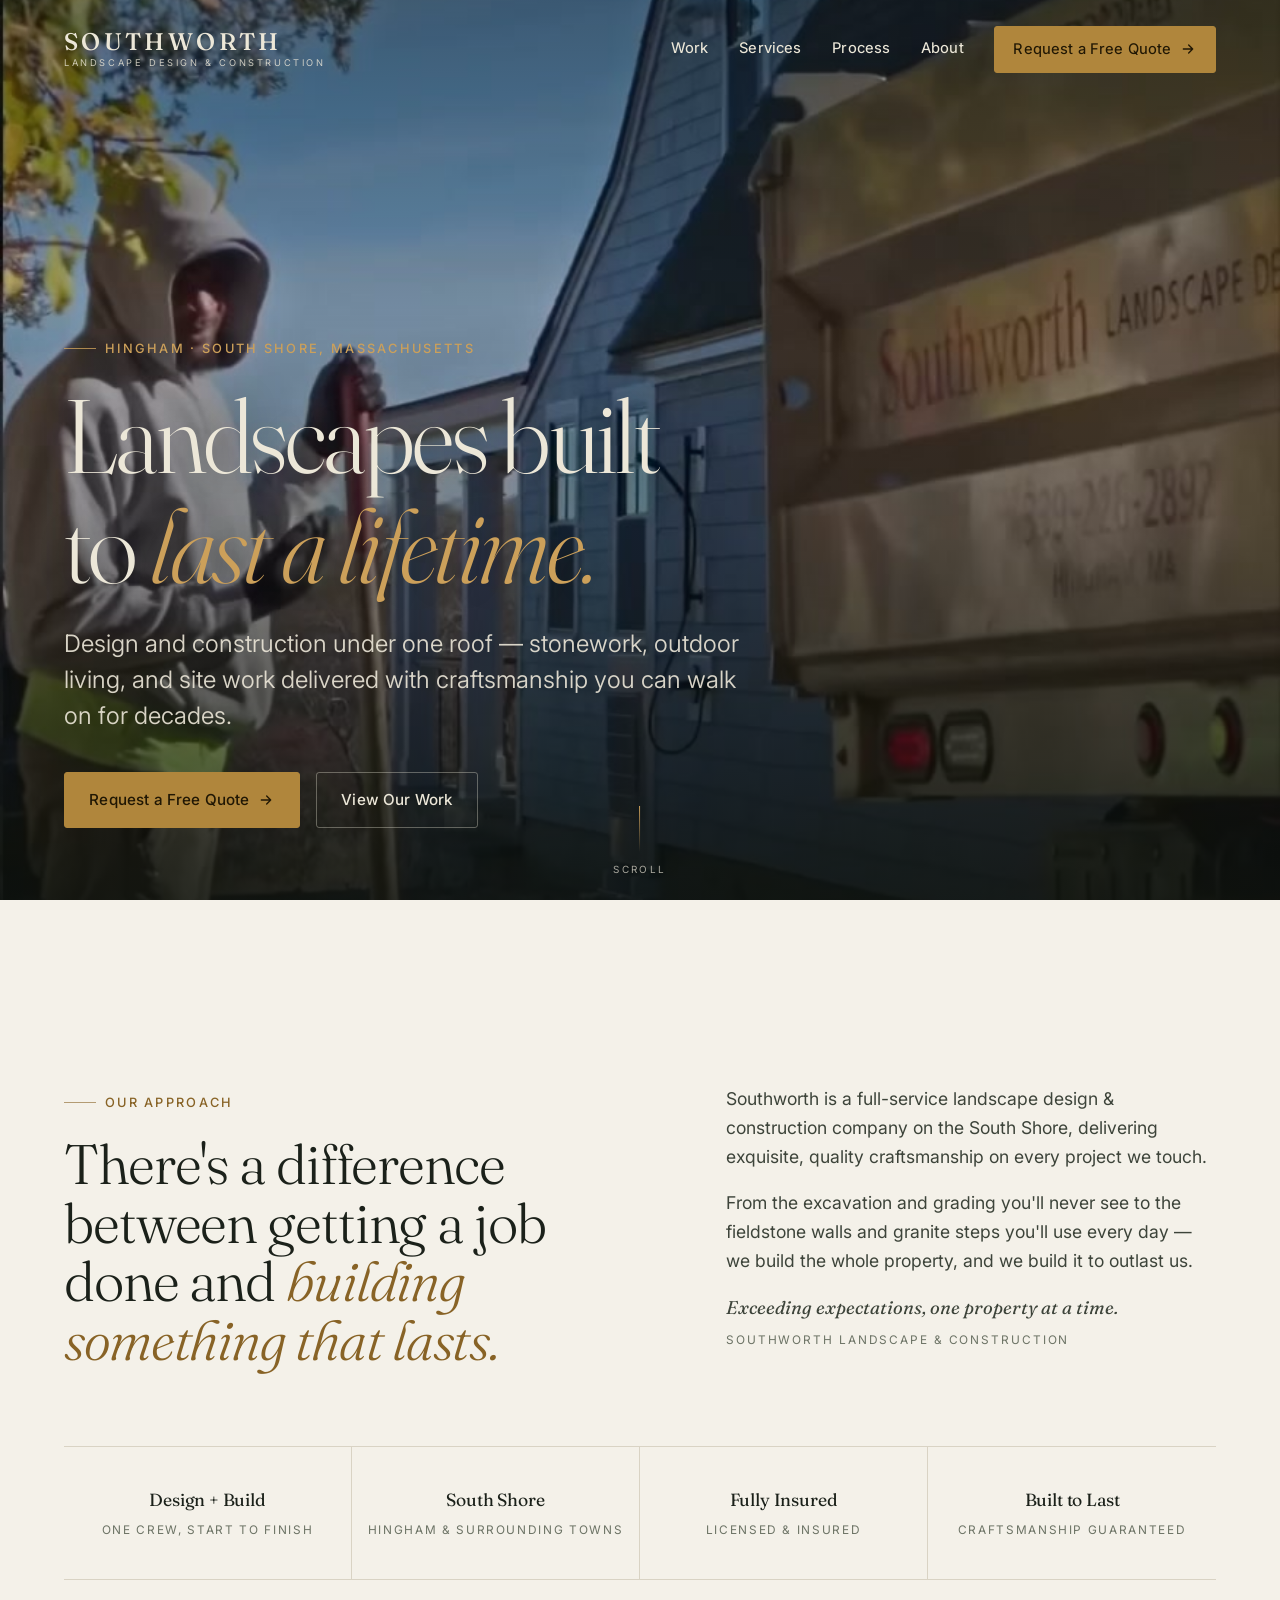
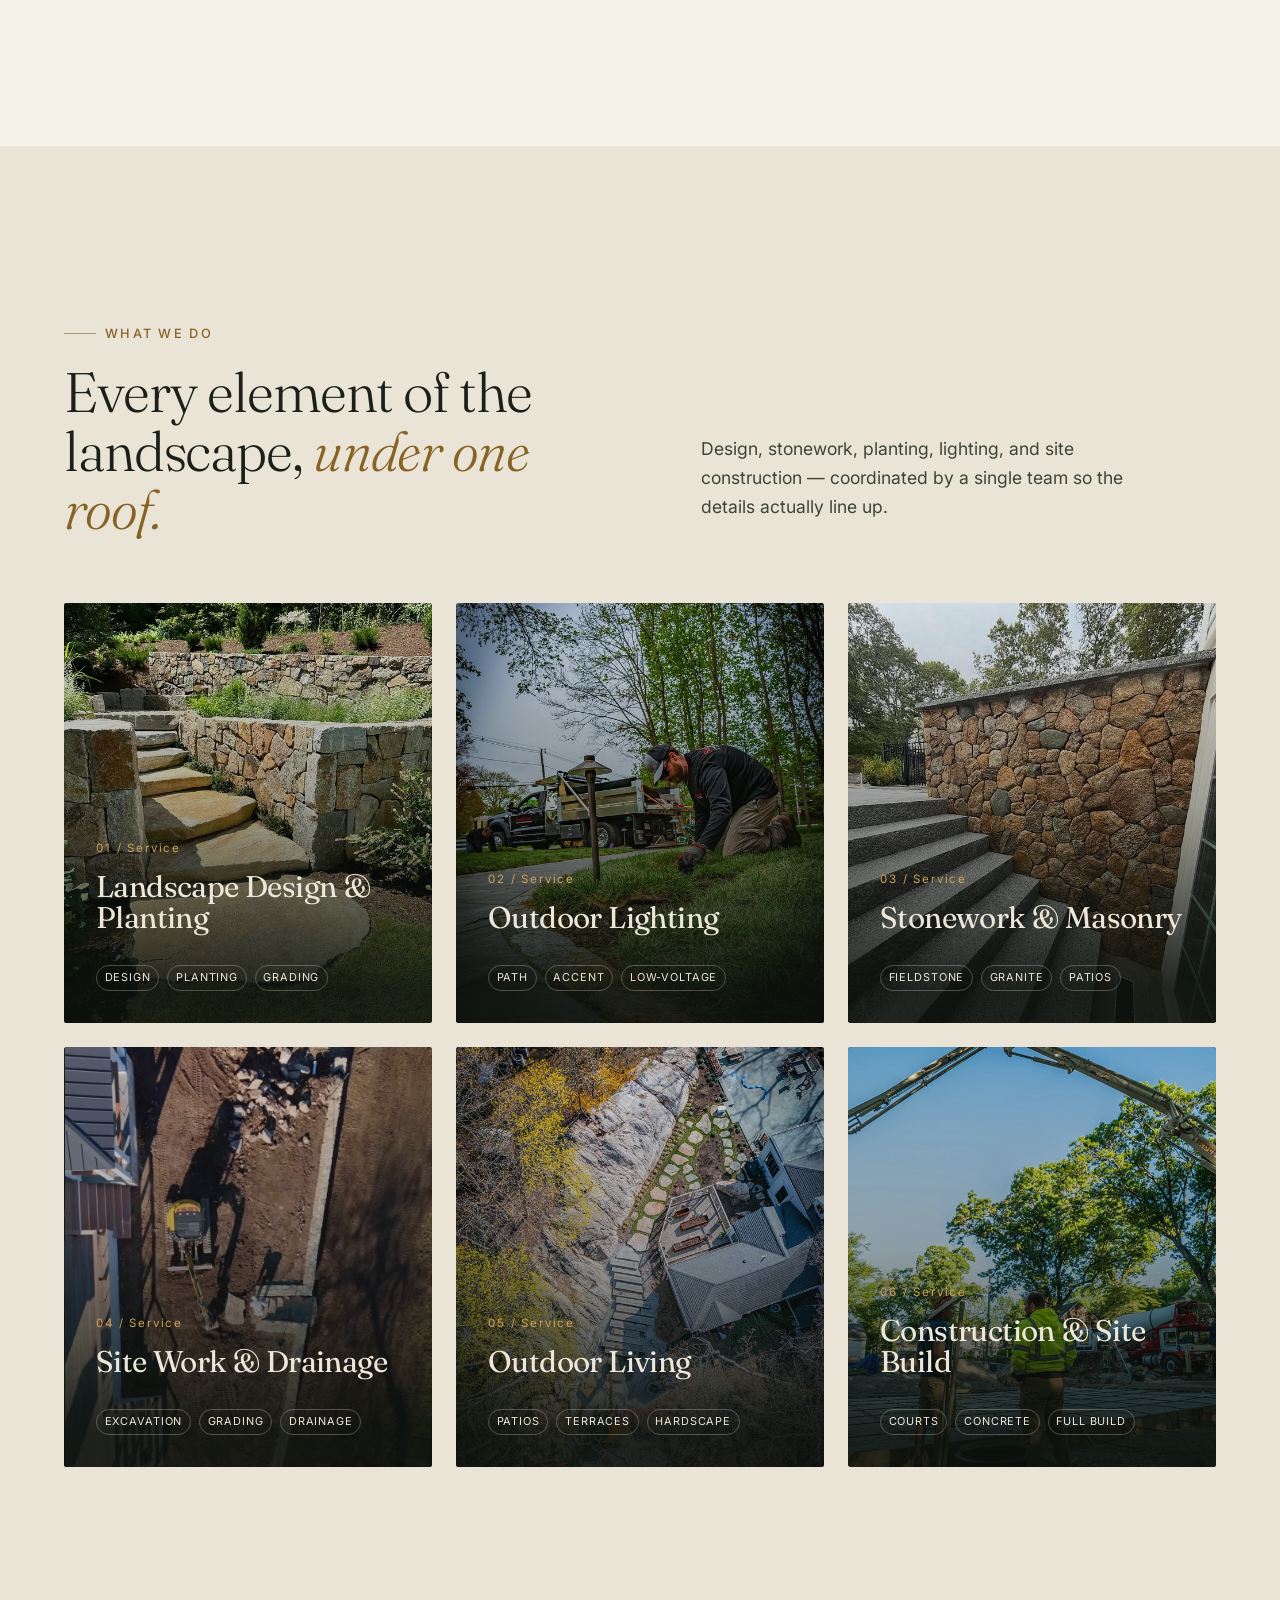
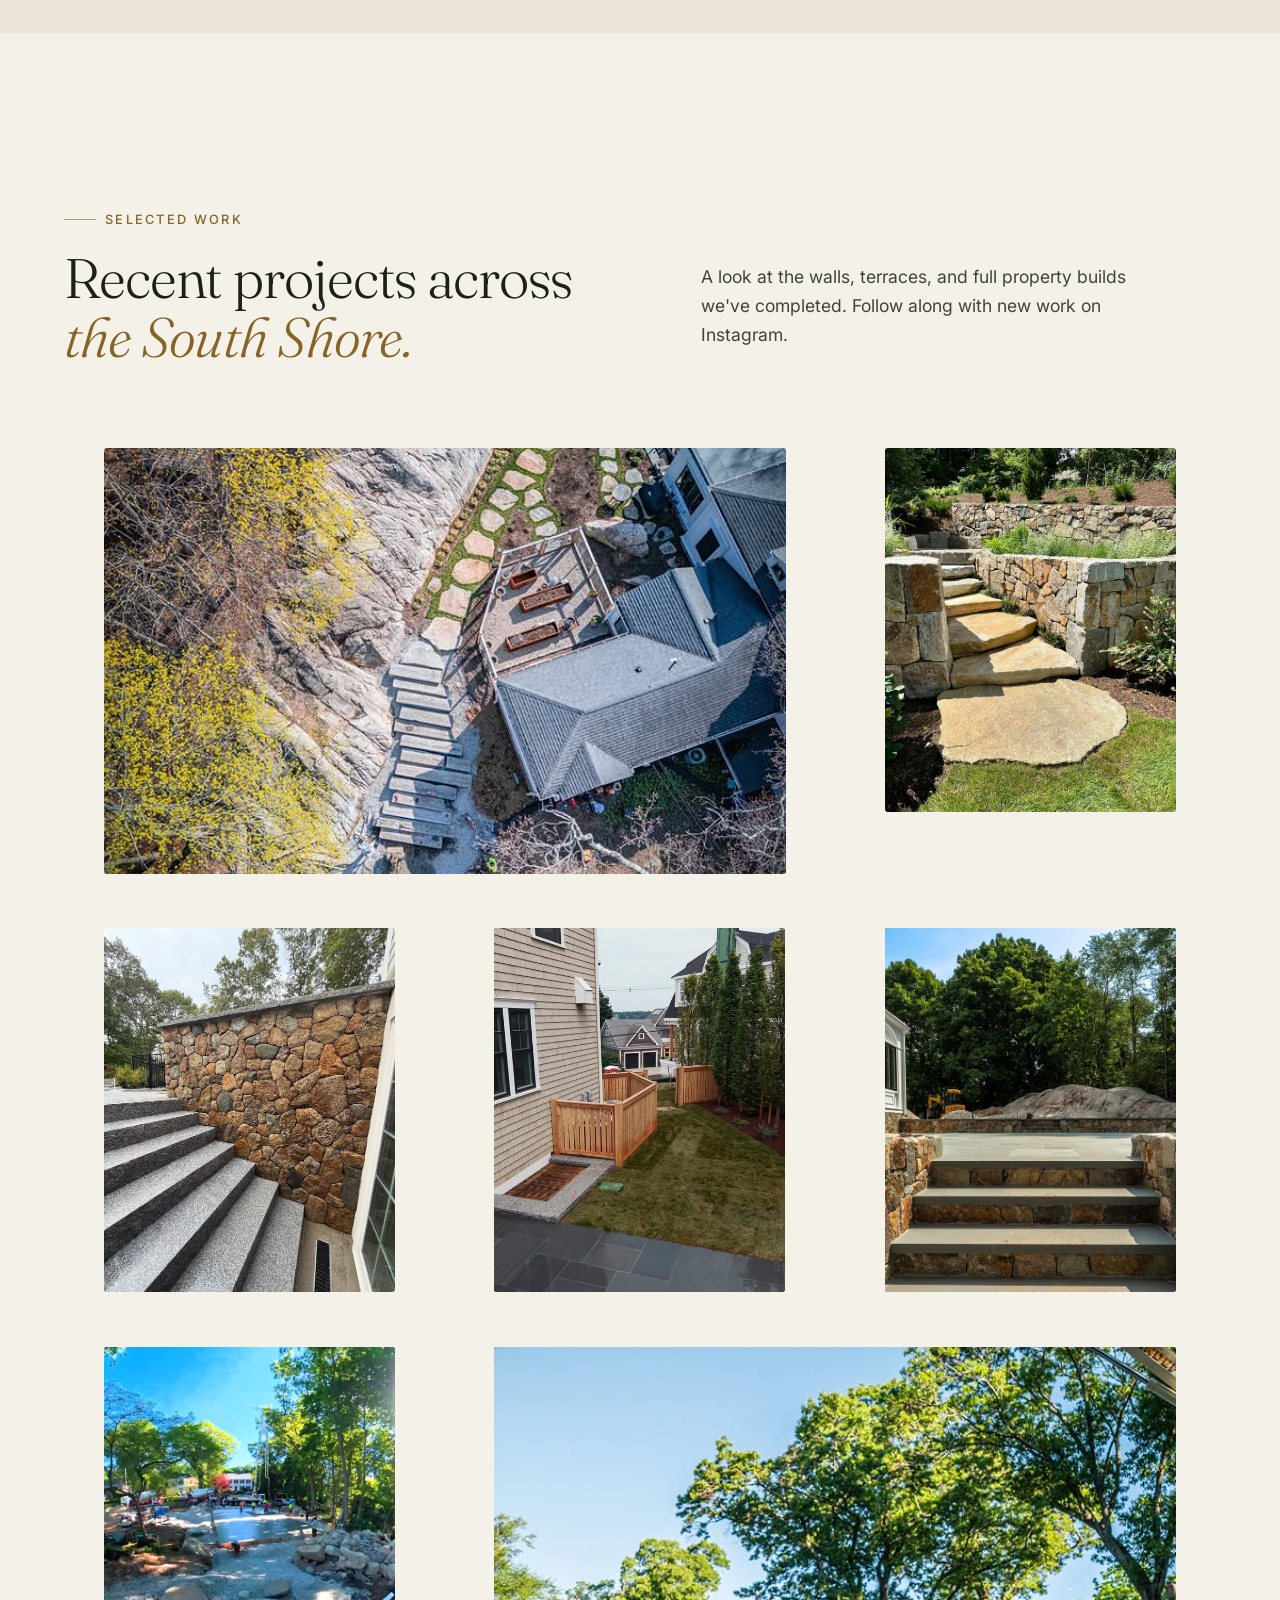
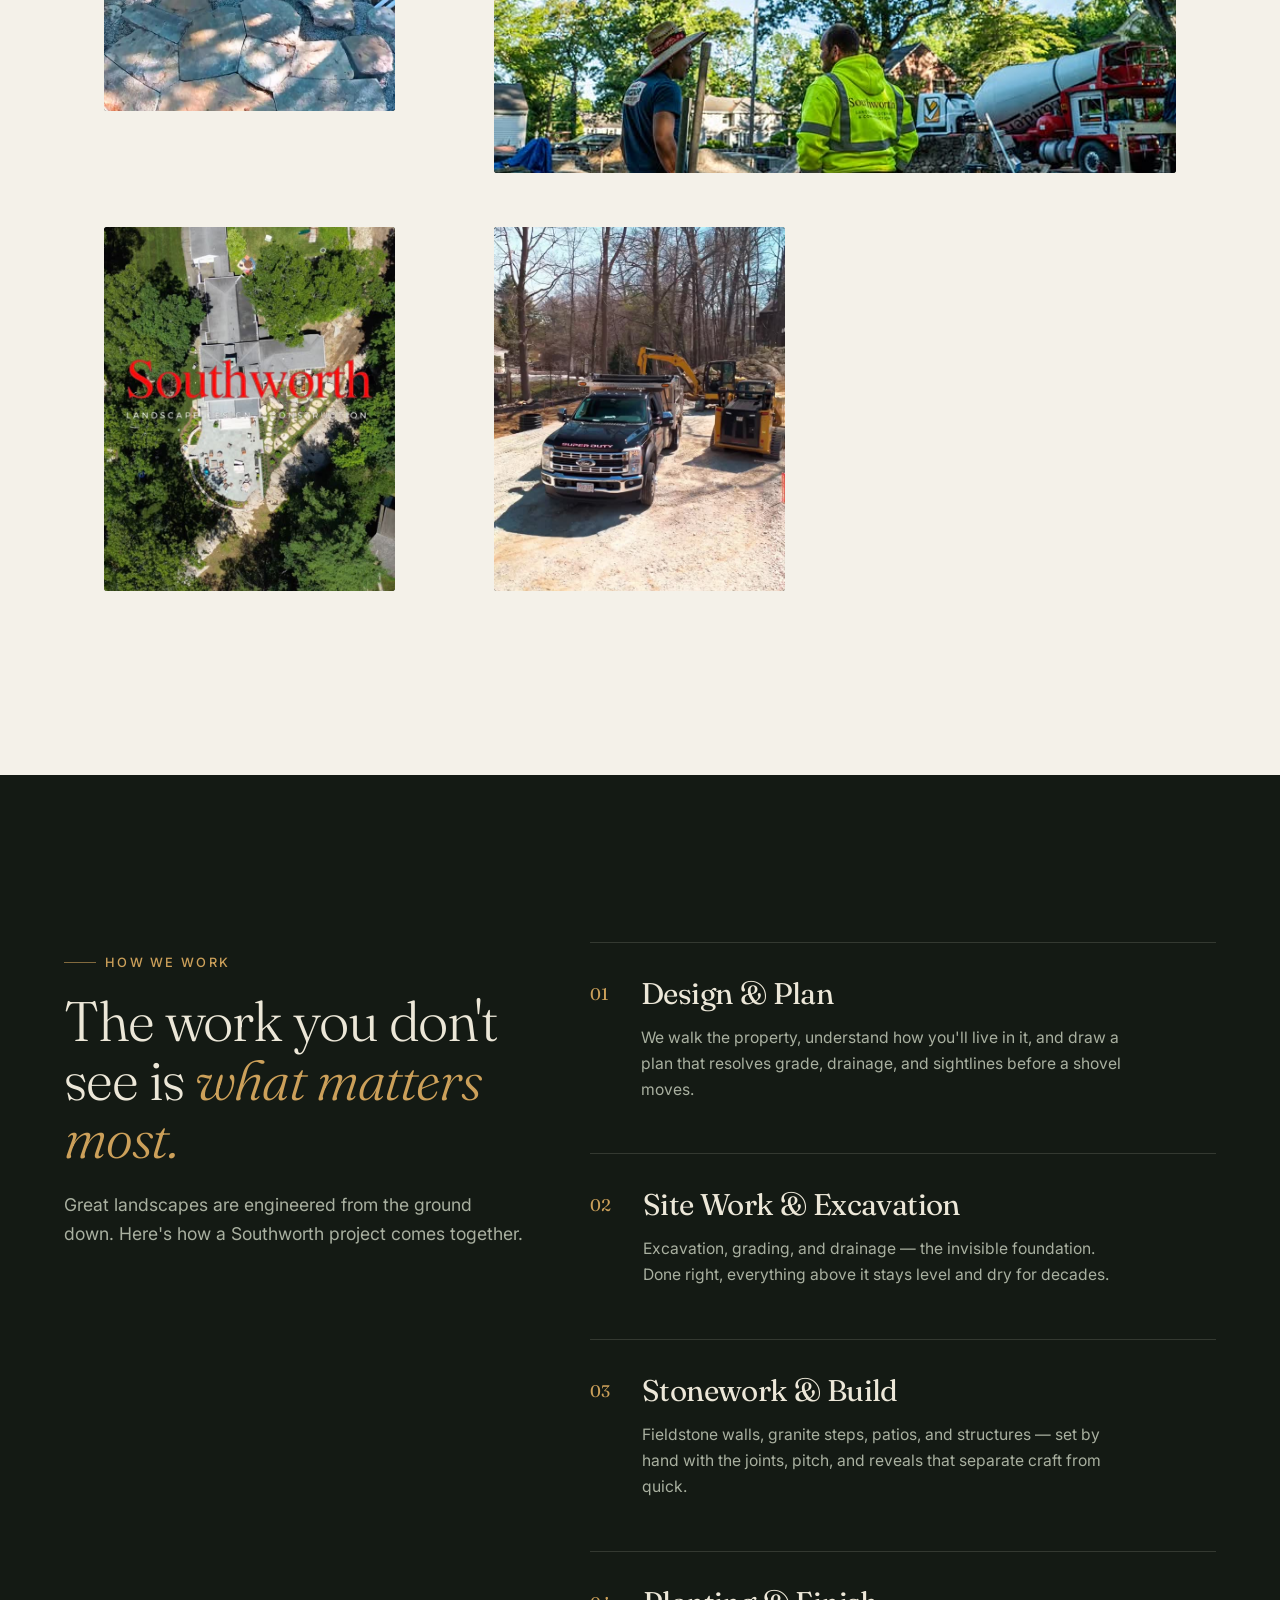
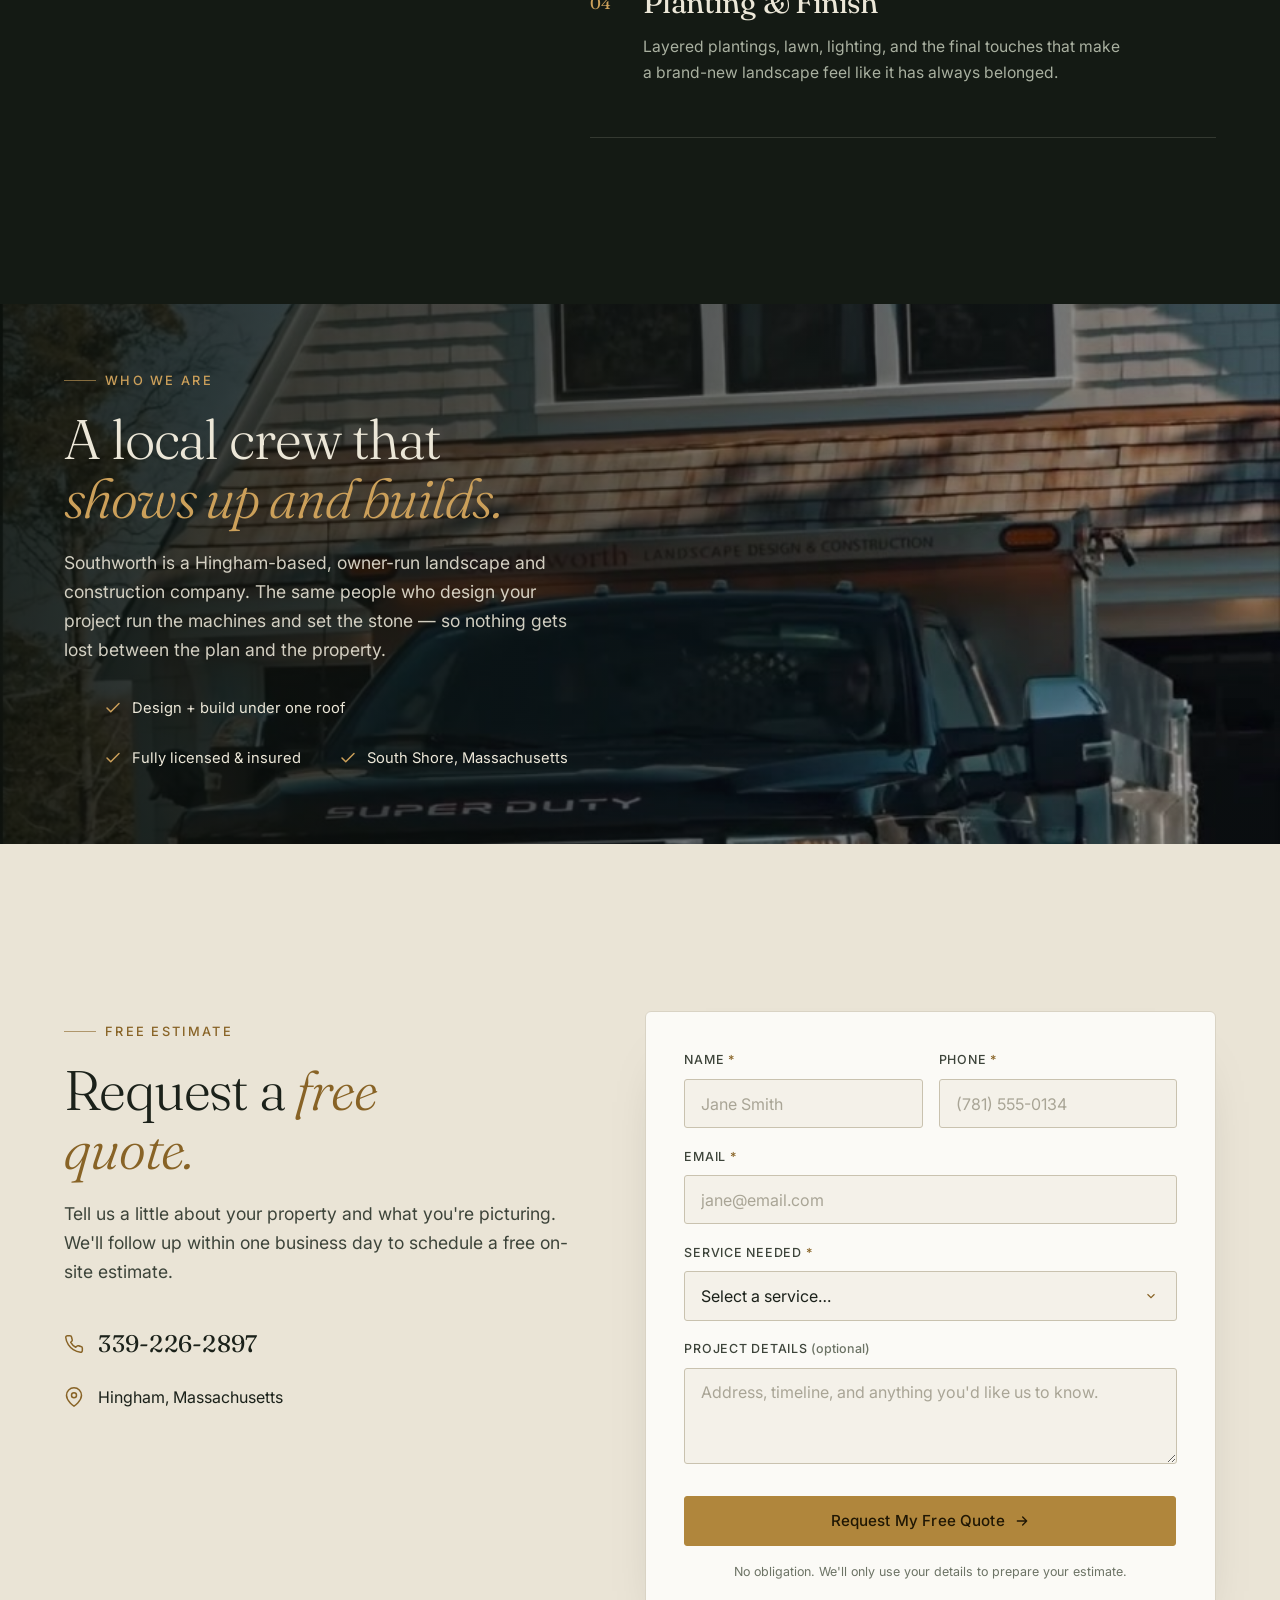
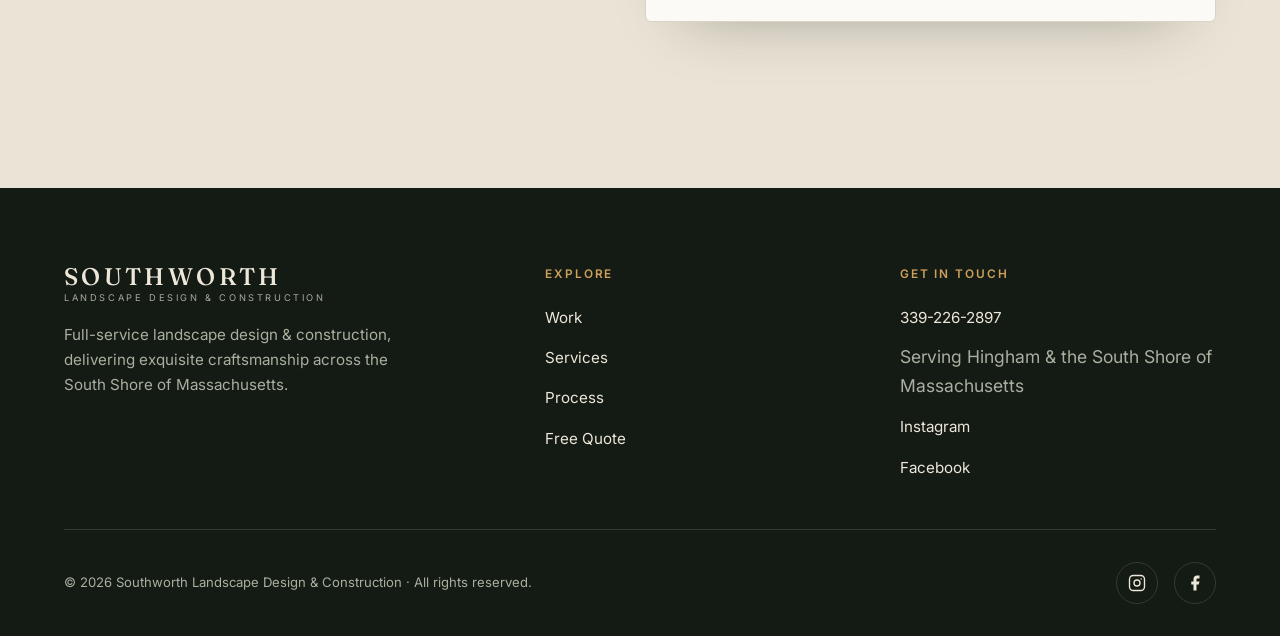
==== commit 2c52166e: "Use native scrolling; remove Lenis smooth-scroll and parallax The momentum/inertia scroll felt off. " ====
--- a/index.html
+++ b/index.html
@@ -275,7 +275,6 @@
 </footer>
 
 <script src="config.js"></script>
-<script src="js/lenis.min.js"></script>
 <script src="js/main.js"></script>
 </body>
 </html>
--- a/css/styles.css
+++ b/css/styles.css
@@ -81,6 +81,8 @@
 .wrap { width: 100%; max-width: var(--maxw); margin-inline: auto;
   padding-inline: var(--pad-x); }
 .section { padding-block: var(--section); }
+/* offset anchor jumps so section tops clear the fixed header */
+section[id], #top { scroll-margin-top: 84px; }
 
 .eyebrow {
   display: inline-flex; align-items: center; gap: .7em;
@@ -336,8 +338,8 @@
 .about { position: relative; }
 .about__band { position: relative; min-height: clamp(420px, 60vh, 640px);
   display: flex; align-items: center; overflow: hidden; color: var(--on-deep); isolation: isolate; }
-.about__band img { position: absolute; inset: 0; width: 100%; height: 118%; top: -9%;
-  object-fit: cover; z-index: -2; will-change: transform; }
+.about__band img { position: absolute; inset: 0; width: 100%; height: 100%;
+  object-fit: cover; z-index: -2; }
 .about__band::after { content: ""; position: absolute; inset: 0; z-index: -1;
   background: linear-gradient(90deg, rgba(12,17,12,.88) 0%, rgba(12,17,12,.6) 45%, rgba(12,17,12,.25) 100%); }
 .about__card { max-width: 46ch; }
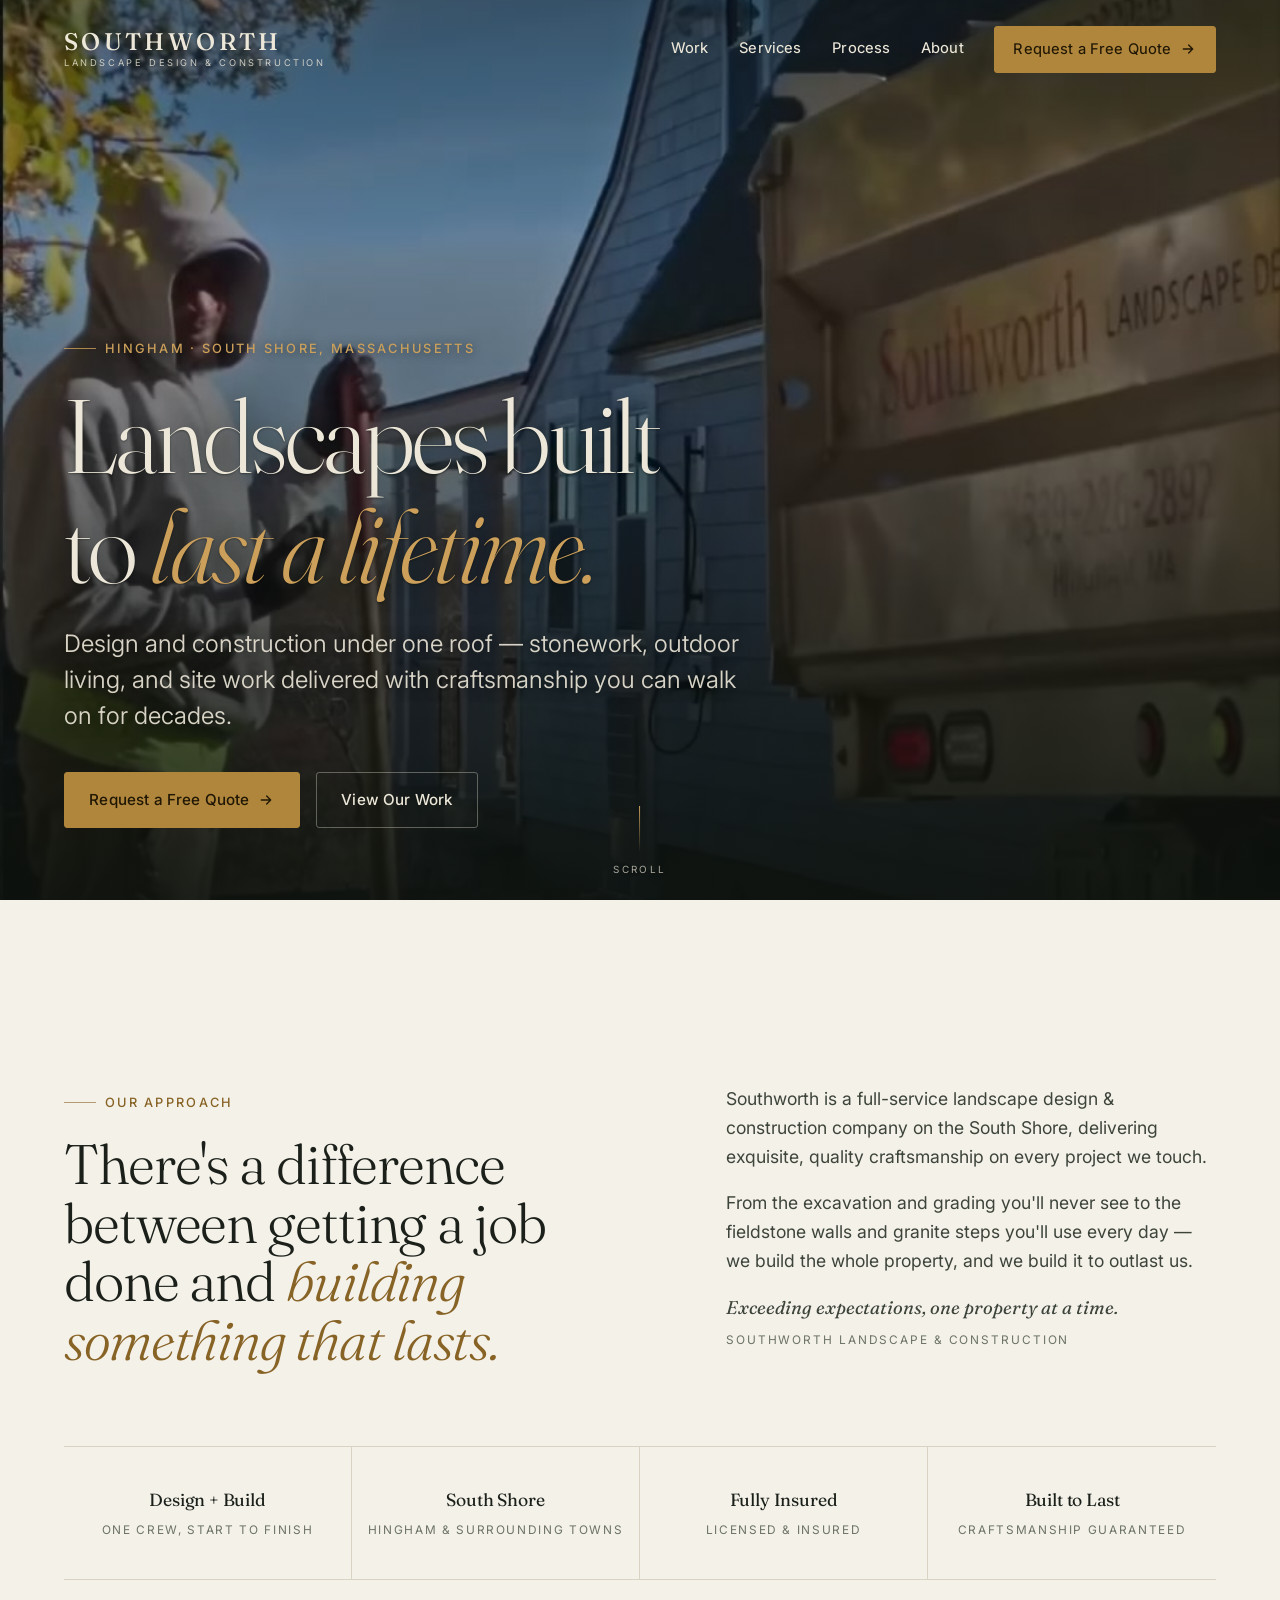
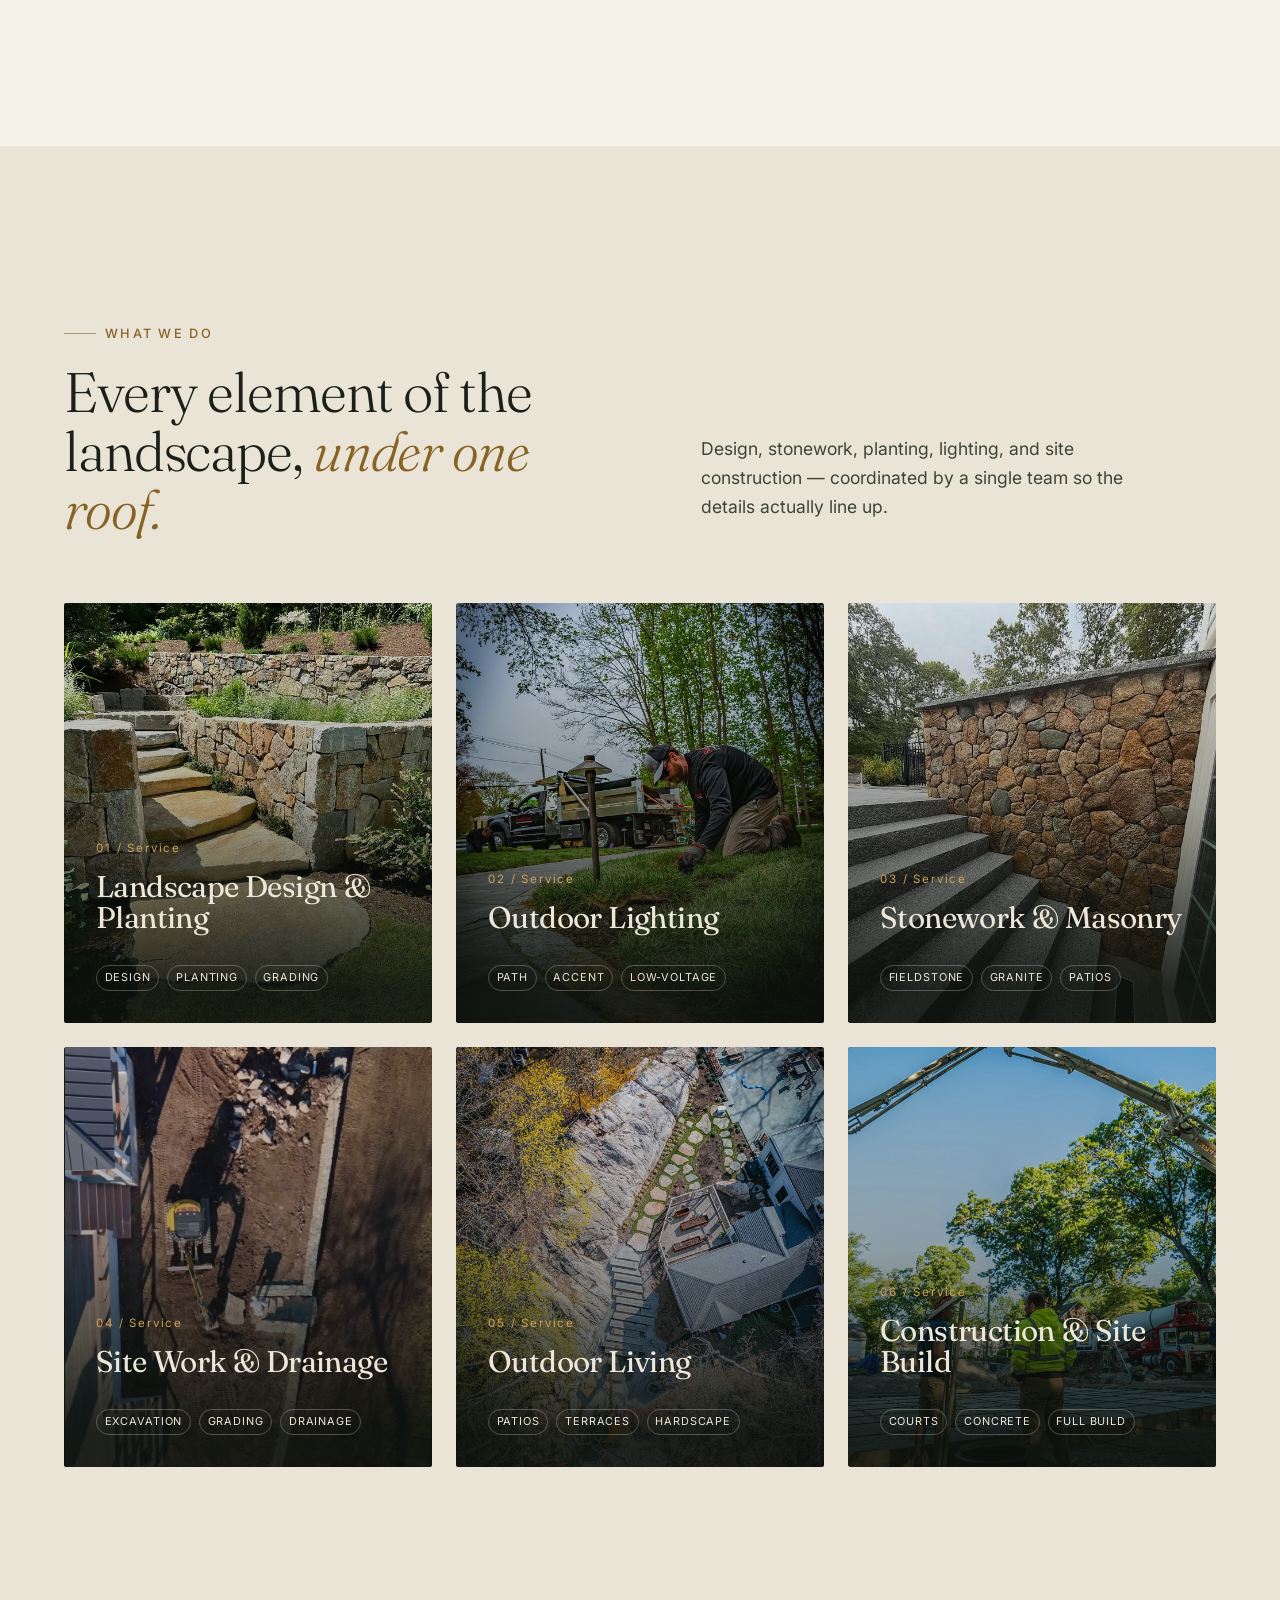
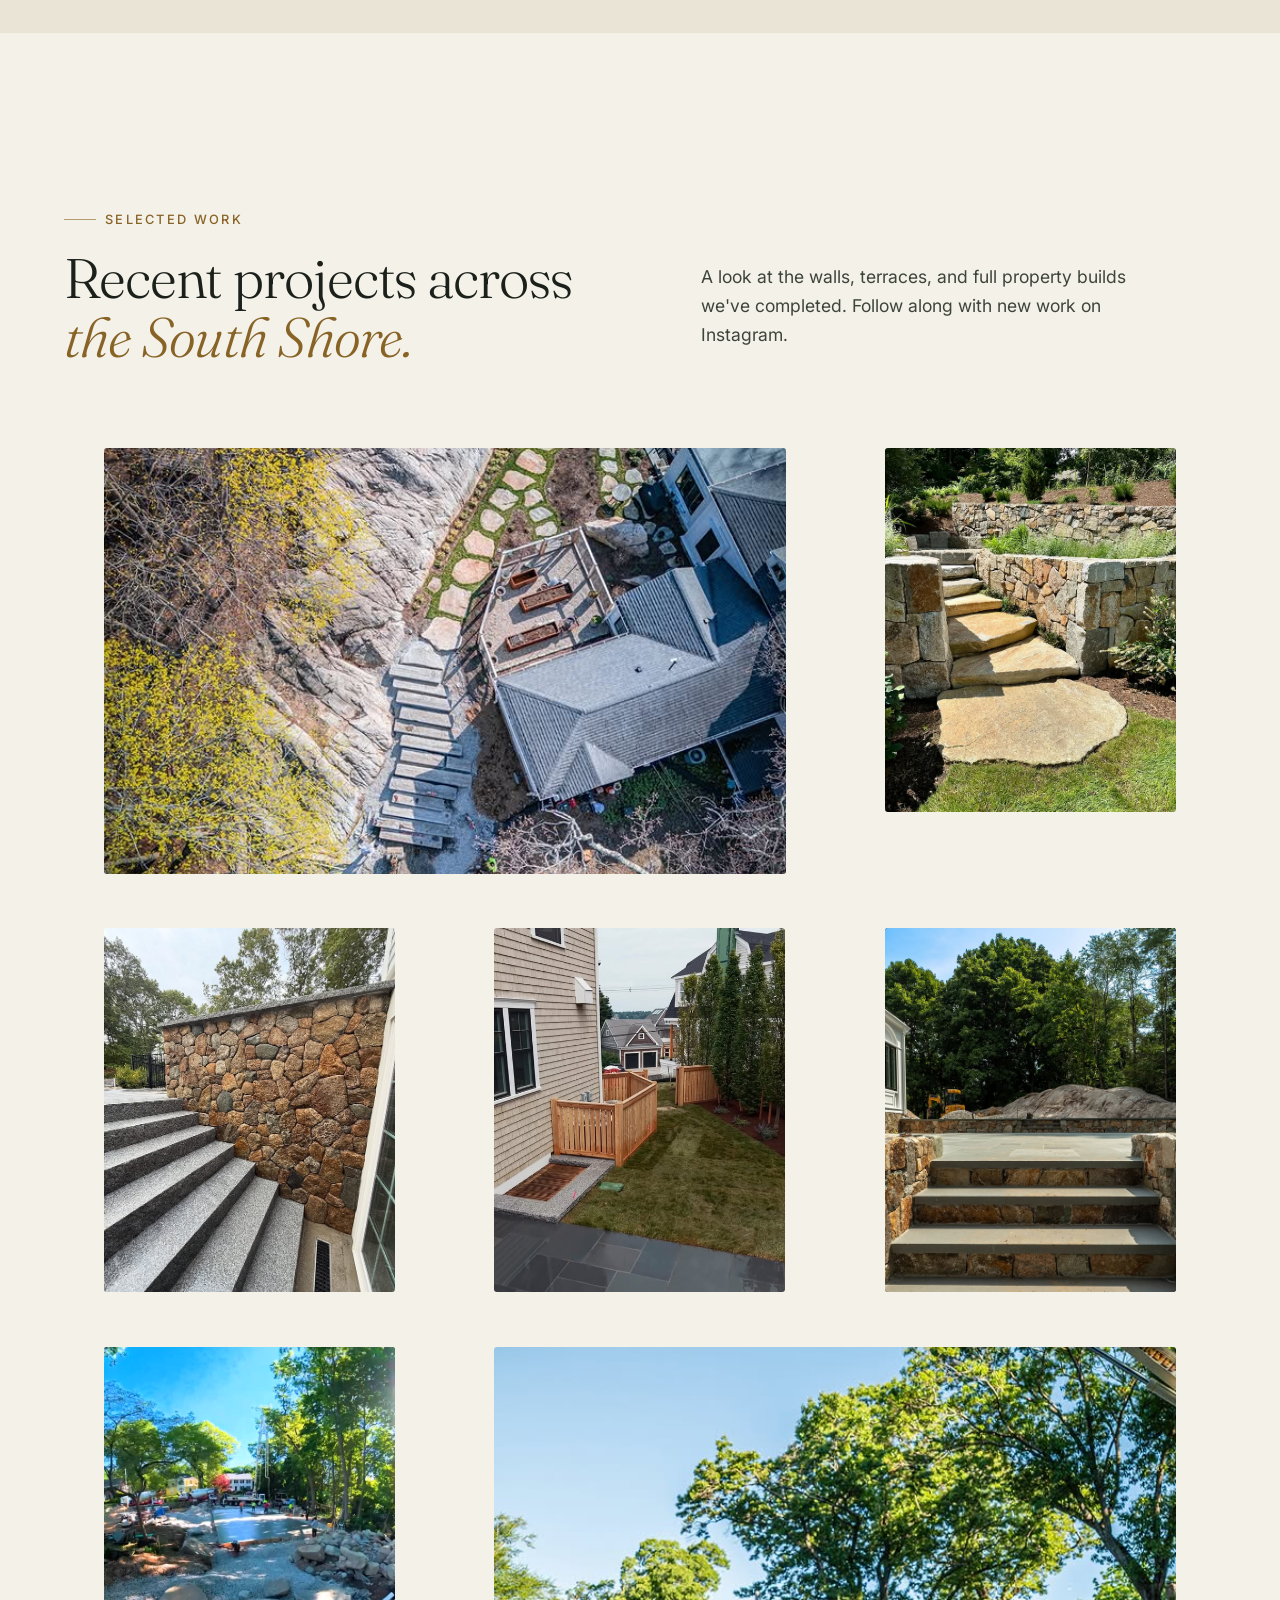
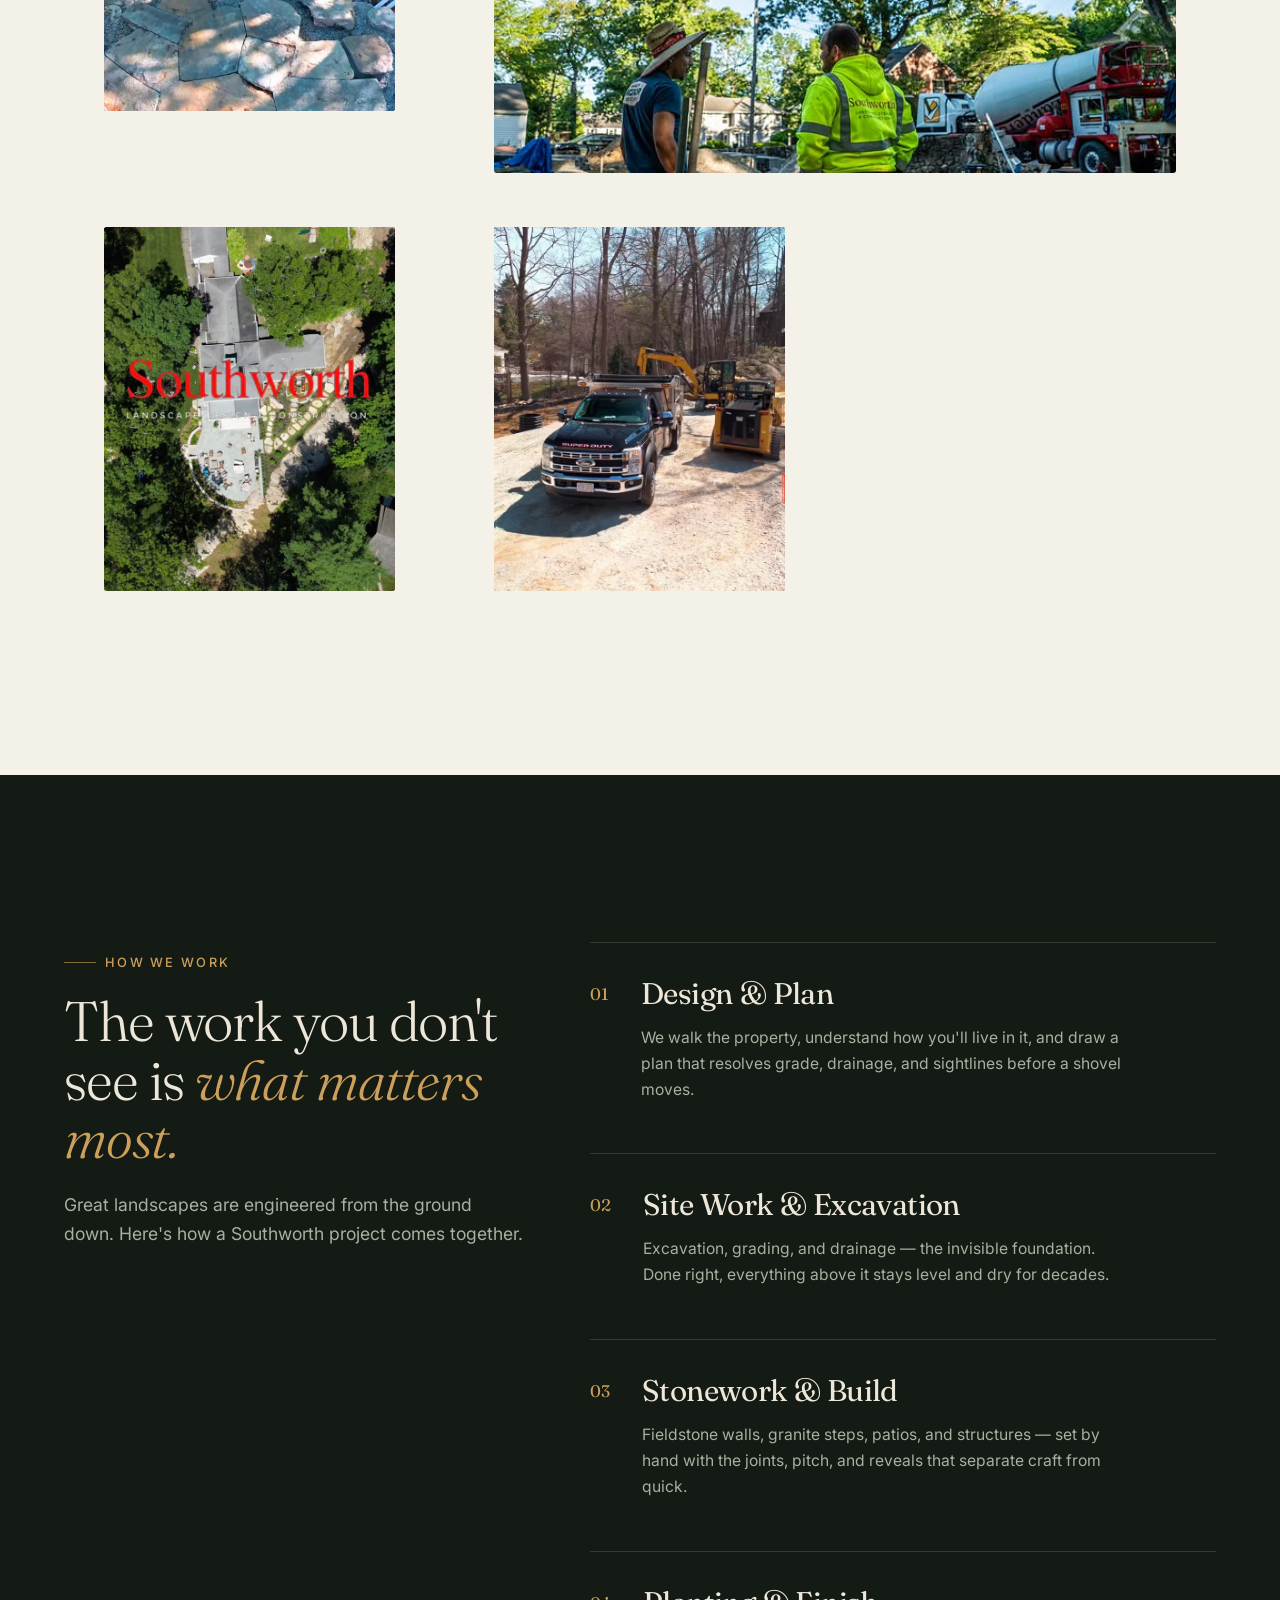
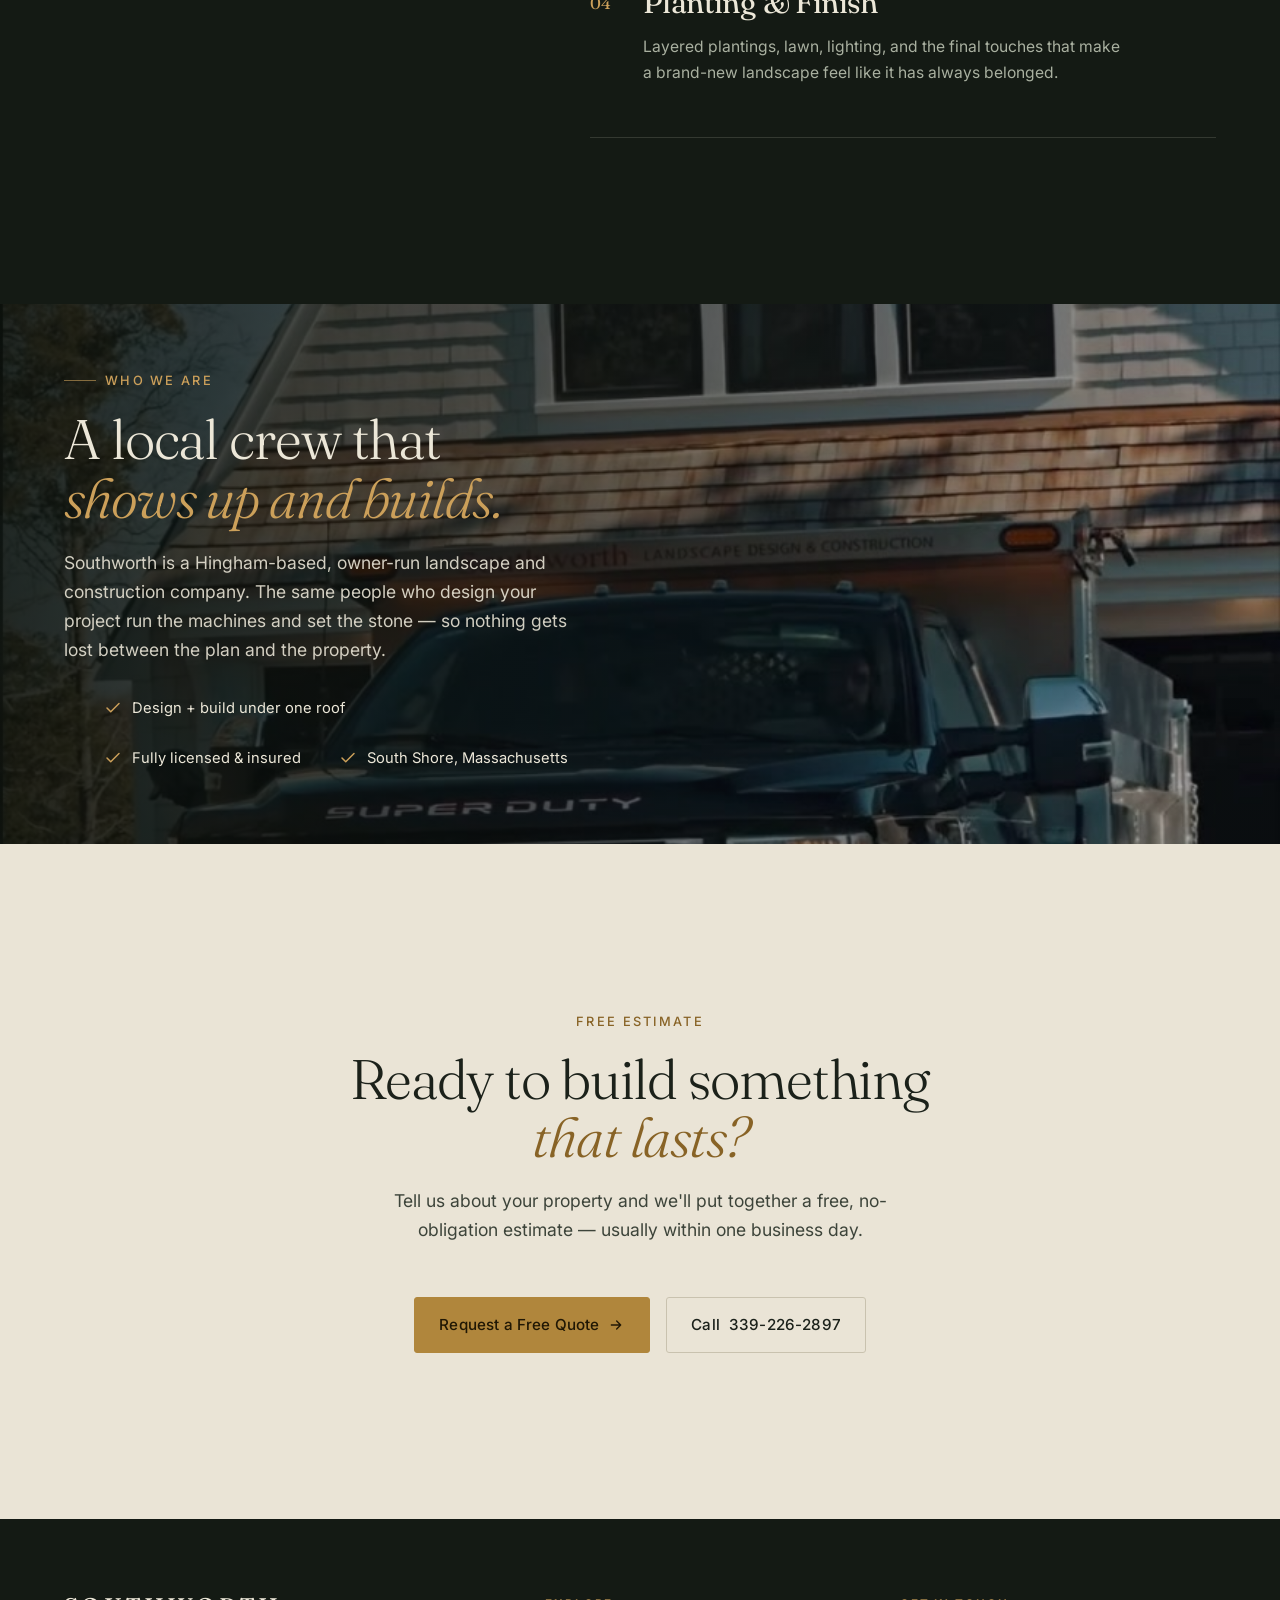
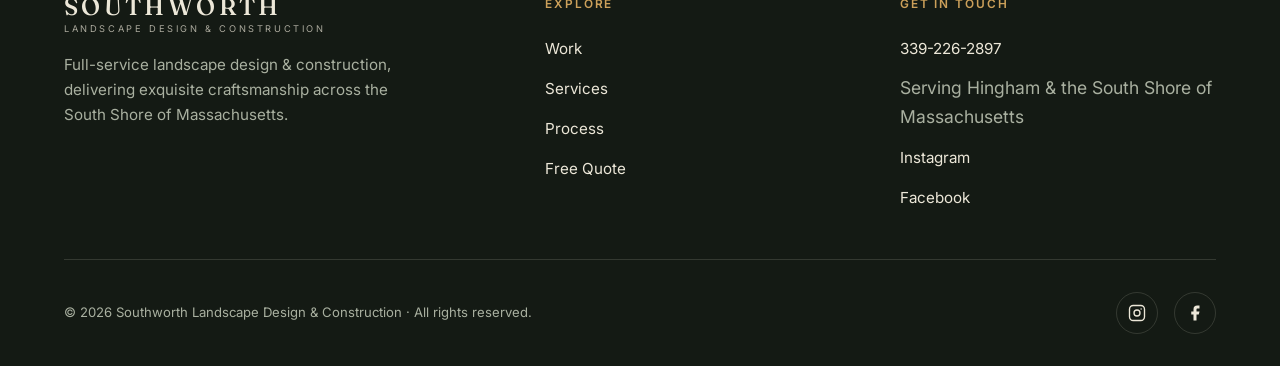
==== commit 1eb11b2b: "Move quote form to its own page (quote.html) Add a dedicated quote.html with a banner hero, a "what " ====
--- a/index.html
+++ b/index.html
@@ -34,7 +34,7 @@
       <a href="#process" class="ulink">Process</a>
       <a href="#about" class="ulink">About</a>
     </div>
-    <a href="#quote" class="btn btn--primary header-cta">
+    <a href="quote.html" class="btn btn--primary header-cta">
       Request a Free Quote
       <svg class="arrow" width="16" height="16" viewBox="0 0 24 24" fill="none" stroke="currentColor" stroke-width="2" stroke-linecap="round" stroke-linejoin="round"><path d="M5 12h14M13 6l6 6-6 6"/></svg>
     </a>
@@ -59,7 +59,7 @@
       <h1>Landscapes built to <em>last a lifetime.</em></h1>
       <p class="hero__sub">Design and construction under one roof — stonework, outdoor living, and site work delivered with craftsmanship you can walk on for decades.</p>
       <div class="hero__cta">
-        <a href="#quote" class="btn btn--primary">
+        <a href="quote.html" class="btn btn--primary">
           Request a Free Quote
           <svg class="arrow" width="16" height="16" viewBox="0 0 24 24" fill="none" stroke="currentColor" stroke-width="2" stroke-linecap="round" stroke-linejoin="round"><path d="M5 12h14M13 6l6 6-6 6"/></svg>
         </a>
@@ -168,75 +168,18 @@
     </div>
   </section>
 
-  <!-- ========================================================== QUOTE -->
-  <section class="section quote" id="quote">
-    <div class="wrap">
-      <div class="quote__grid">
-        <div class="quote__aside" data-reveal>
-          <span class="eyebrow">Free estimate</span>
-          <h2 style="margin-top:1.2rem">Request a <em>free quote.</em></h2>
-          <p>Tell us a little about your property and what you're picturing. We'll follow up within one business day to schedule a free on-site estimate.</p>
-          <div class="quote__contact">
-            <a href="" id="phoneLink" class="ulink">
-              <svg width="20" height="20" viewBox="0 0 24 24" fill="none" stroke="currentColor" stroke-width="1.8" stroke-linecap="round" stroke-linejoin="round"><path d="M22 16.92v3a2 2 0 0 1-2.18 2 19.79 19.79 0 0 1-8.63-3.07 19.5 19.5 0 0 1-6-6 19.79 19.79 0 0 1-3.07-8.67A2 2 0 0 1 4.11 2h3a2 2 0 0 1 2 1.72c.13.96.36 1.9.7 2.81a2 2 0 0 1-.45 2.11L8.09 9.91a16 16 0 0 0 6 6l1.27-1.27a2 2 0 0 1 2.11-.45c.9.34 1.85.57 2.81.7A2 2 0 0 1 22 16.92z"/></svg>
-              <span class="big" id="phoneText">339-226-2897</span>
-            </a>
-            <div>
-              <svg width="20" height="20" viewBox="0 0 24 24" fill="none" stroke="currentColor" stroke-width="1.8" stroke-linecap="round" stroke-linejoin="round"><path d="M21 10c0 7-9 13-9 13s-9-6-9-13a9 9 0 0 1 18 0z"/><circle cx="12" cy="10" r="3"/></svg>
-              <span id="locText">Hingham, Massachusetts</span>
-            </div>
-          </div>
-        </div>
-
-        <div data-reveal>
-          <form class="form" id="quoteForm" novalidate>
-            <div class="field-row">
-              <div class="field">
-                <label for="name">Name <span class="req">*</span></label>
-                <input type="text" id="name" name="name" autocomplete="name" required placeholder="Jane Smith" />
-                <div class="field__err">Please enter your name.</div>
-              </div>
-              <div class="field">
-                <label for="phone">Phone <span class="req">*</span></label>
-                <input type="tel" id="phone" name="phone" autocomplete="tel" required inputmode="tel" placeholder="(781) 555-0134" />
-                <div class="field__err">Please enter a valid phone number.</div>
-              </div>
-            </div>
-
-            <div class="field">
-              <label for="email">Email <span class="req">*</span></label>
-              <input type="email" id="email" name="email" autocomplete="email" required placeholder="jane@email.com" />
-              <div class="field__err">Please enter a valid email address.</div>
-            </div>
-
-            <div class="field">
-              <label for="service">Service needed <span class="req">*</span></label>
-              <select id="service" name="service" required>
-                <option value="" selected disabled>Select a service…</option>
-                <!-- options from config.js -->
-              </select>
-              <div class="field__err">Please choose a service.</div>
-            </div>
-
-            <div class="field" id="otherWrap">
-              <label for="otherService">Tell us what you need <span class="req">*</span></label>
-              <input type="text" id="otherService" name="other_service" placeholder="e.g. drainage, patio, full property design…" />
-              <div class="field__err">Please describe what you need.</div>
-            </div>
-
-            <div class="field">
-              <label for="message">Project details <span style="text-transform:none;letter-spacing:0;color:var(--ink-3)">(optional)</span></label>
-              <textarea id="message" name="message" placeholder="Address, timeline, and anything you'd like us to know."></textarea>
-            </div>
-
-            <button type="submit" class="btn btn--primary form__submit" id="submitBtn">
-              <span class="label">Request My Free Quote</span>
-              <svg class="arrow" width="16" height="16" viewBox="0 0 24 24" fill="none" stroke="currentColor" stroke-width="2" stroke-linecap="round" stroke-linejoin="round"><path d="M5 12h14M13 6l6 6-6 6"/></svg>
-            </button>
-            <p class="form__note">No obligation. We'll only use your details to prepare your estimate.</p>
-            <div class="form__status" id="formStatus" role="status" aria-live="polite"></div>
-          </form>
-        </div>
+  <!-- ====================================================== CTA BAND -->
+  <section class="section cta-band" id="quote">
+    <div class="wrap cta-band__inner" data-reveal>
+      <span class="eyebrow center">Free estimate</span>
+      <h2>Ready to build something <em>that lasts?</em></h2>
+      <p>Tell us about your property and we'll put together a free, no-obligation estimate — usually within one business day.</p>
+      <div class="cta-band__actions">
+        <a href="quote.html" class="btn btn--primary">
+          Request a Free Quote
+          <svg class="arrow" width="16" height="16" viewBox="0 0 24 24" fill="none" stroke="currentColor" stroke-width="2" stroke-linecap="round" stroke-linejoin="round"><path d="M5 12h14M13 6l6 6-6 6"/></svg>
+        </a>
+        <a href="#" class="btn btn--ghost phone-link">Call <span class="phone-text">339-226-2897</span></a>
       </div>
     </div>
   </section>
@@ -259,7 +202,7 @@
           <li><a href="#work" class="ulink">Work</a></li>
           <li><a href="#services" class="ulink">Services</a></li>
           <li><a href="#process" class="ulink">Process</a></li>
-          <li><a href="#quote" class="ulink">Free Quote</a></li>
+          <li><a href="quote.html" class="ulink">Free Quote</a></li>
         </ul>
       </div>
       <div>
--- a/css/styles.css
+++ b/css/styles.css
@@ -195,7 +195,7 @@
 .hero__scrim {
   position: absolute; inset: 0; z-index: -1;
   background:
-    linear-gradient(to top, rgba(15,20,15,.82) 0%, rgba(15,20,15,.28) 42%, rgba(15,20,15,.12) 66%, rgba(15,20,15,.42) 100%);
+    linear-gradient(to top, rgba(14,19,14,.90) 0%, rgba(14,19,14,.62) 30%, rgba(14,19,14,.36) 54%, rgba(14,19,14,.20) 74%, rgba(14,19,14,.48) 100%);
 }
 .hero__inner { width: 100%; max-width: var(--maxw); margin-inline: auto;
   padding: 0 var(--pad-x) clamp(3.5rem, 8vh, 7rem); }
@@ -204,11 +204,13 @@
 .hero h1 {
   font-size: var(--fs-display); font-weight: 300; max-width: 16ch;
   letter-spacing: -.025em; text-wrap: balance;
-  text-shadow: 0 1px 30px rgba(0,0,0,.25);
+  text-shadow: 0 2px 28px rgba(8,12,8,.55), 0 1px 2px rgba(8,12,8,.42);
 }
 .hero h1 em { font-style: italic; color: var(--brass-2); }
 .hero__sub { margin: 1.6rem 0 2.4rem; font-size: var(--fs-lead); line-height: 1.5;
-  color: rgba(236,231,216,.9); max-width: 46ch; font-weight: 350; }
+  color: rgba(236,231,216,.9); max-width: 46ch; font-weight: 350;
+  text-shadow: 0 1px 14px rgba(8,12,8,.55); }
+.hero__eyebrow { text-shadow: 0 1px 10px rgba(8,12,8,.5); }
 .hero__cta { display: flex; flex-wrap: wrap; gap: 1rem; align-items: center; }
 
 .scrollcue { position: absolute; left: 50%; bottom: 1.4rem; transform: translateX(-50%);
@@ -403,6 +405,43 @@
   color: #4a4118; }
 .form__status.err { background: rgba(180,70,46,.1); border: 1px solid #b4462e; color: #7d3020; }
 
+/* =============================================================== CTA BAND === */
+.cta-band { background: var(--ground-2); text-align: center; }
+.cta-band__inner { max-width: 46rem; margin-inline: auto; display: flex;
+  flex-direction: column; align-items: center; }
+.cta-band h2 { font-size: var(--fs-h2); font-weight: 300; margin-top: 1.1rem; max-width: 18ch; }
+.cta-band h2 em { font-style: italic; color: var(--brass-deep); }
+.cta-band p { color: var(--ink-2); margin-top: 1.2rem; max-width: 52ch; }
+.cta-band__actions { display: flex; flex-wrap: wrap; gap: 1rem; justify-content: center;
+  margin-top: 2.2rem; }
+
+/* ======================================================== QUOTE PAGE HERO === */
+.qhero { position: relative; min-height: clamp(360px, 52vh, 560px);
+  display: flex; align-items: flex-end; overflow: hidden;
+  color: var(--on-deep); isolation: isolate; }
+.qhero img { position: absolute; inset: 0; width: 100%; height: 100%;
+  object-fit: cover; object-position: center; z-index: -2; }
+.qhero::after { content: ""; position: absolute; inset: 0; z-index: -1;
+  background: linear-gradient(to top, rgba(14,19,14,.92) 0%, rgba(14,19,14,.55) 55%, rgba(14,19,14,.5) 100%); }
+.qhero__inner { width: 100%; max-width: var(--maxw); margin-inline: auto;
+  padding: 0 var(--pad-x) clamp(2.5rem, 5vw, 4rem); }
+.qhero .eyebrow { color: var(--brass-2); }
+.qhero .eyebrow::before { background: var(--brass-2); }
+.qhero h1 { font-size: clamp(2.4rem, 1.4rem + 3.6vw, 4.4rem); font-weight: 300;
+  letter-spacing: -.025em; margin-top: 1.2rem; text-shadow: 0 2px 24px rgba(8,12,8,.5); }
+.qhero h1 em { font-style: italic; color: var(--brass-2); }
+.qhero p { color: rgba(236,231,216,.92); margin-top: 1.1rem; font-size: var(--fs-lead);
+  max-width: 46ch; text-shadow: 0 1px 12px rgba(8,12,8,.5); }
+
+/* "what happens next" list on the quote page */
+.expect { list-style: none; padding: 0; margin: 1.8rem 0 0; display: grid; gap: 1.4rem; }
+.expect li { display: grid; grid-template-columns: auto 1fr; gap: 1.1rem; align-items: start; }
+.expect li > span { flex: none; width: 2rem; height: 2rem; border-radius: 50%;
+  display: grid; place-items: center; font-family: var(--serif); font-size: .95rem;
+  color: var(--brass-deep); border: 1px solid var(--line-2); background: var(--paper); }
+.expect strong { display: block; font-weight: 500; font-size: 1.05rem; color: var(--ink); }
+.expect p { color: var(--ink-2); font-size: .95rem; margin: .25rem 0 0; }
+
 /* ================================================================ FOOTER === */
 .footer { background: var(--deep); color: var(--on-deep-2); padding-block: clamp(3.5rem, 6vw, 5rem) 2rem; }
 .footer__top { display: grid; grid-template-columns: 1fr; gap: 2.4rem;
